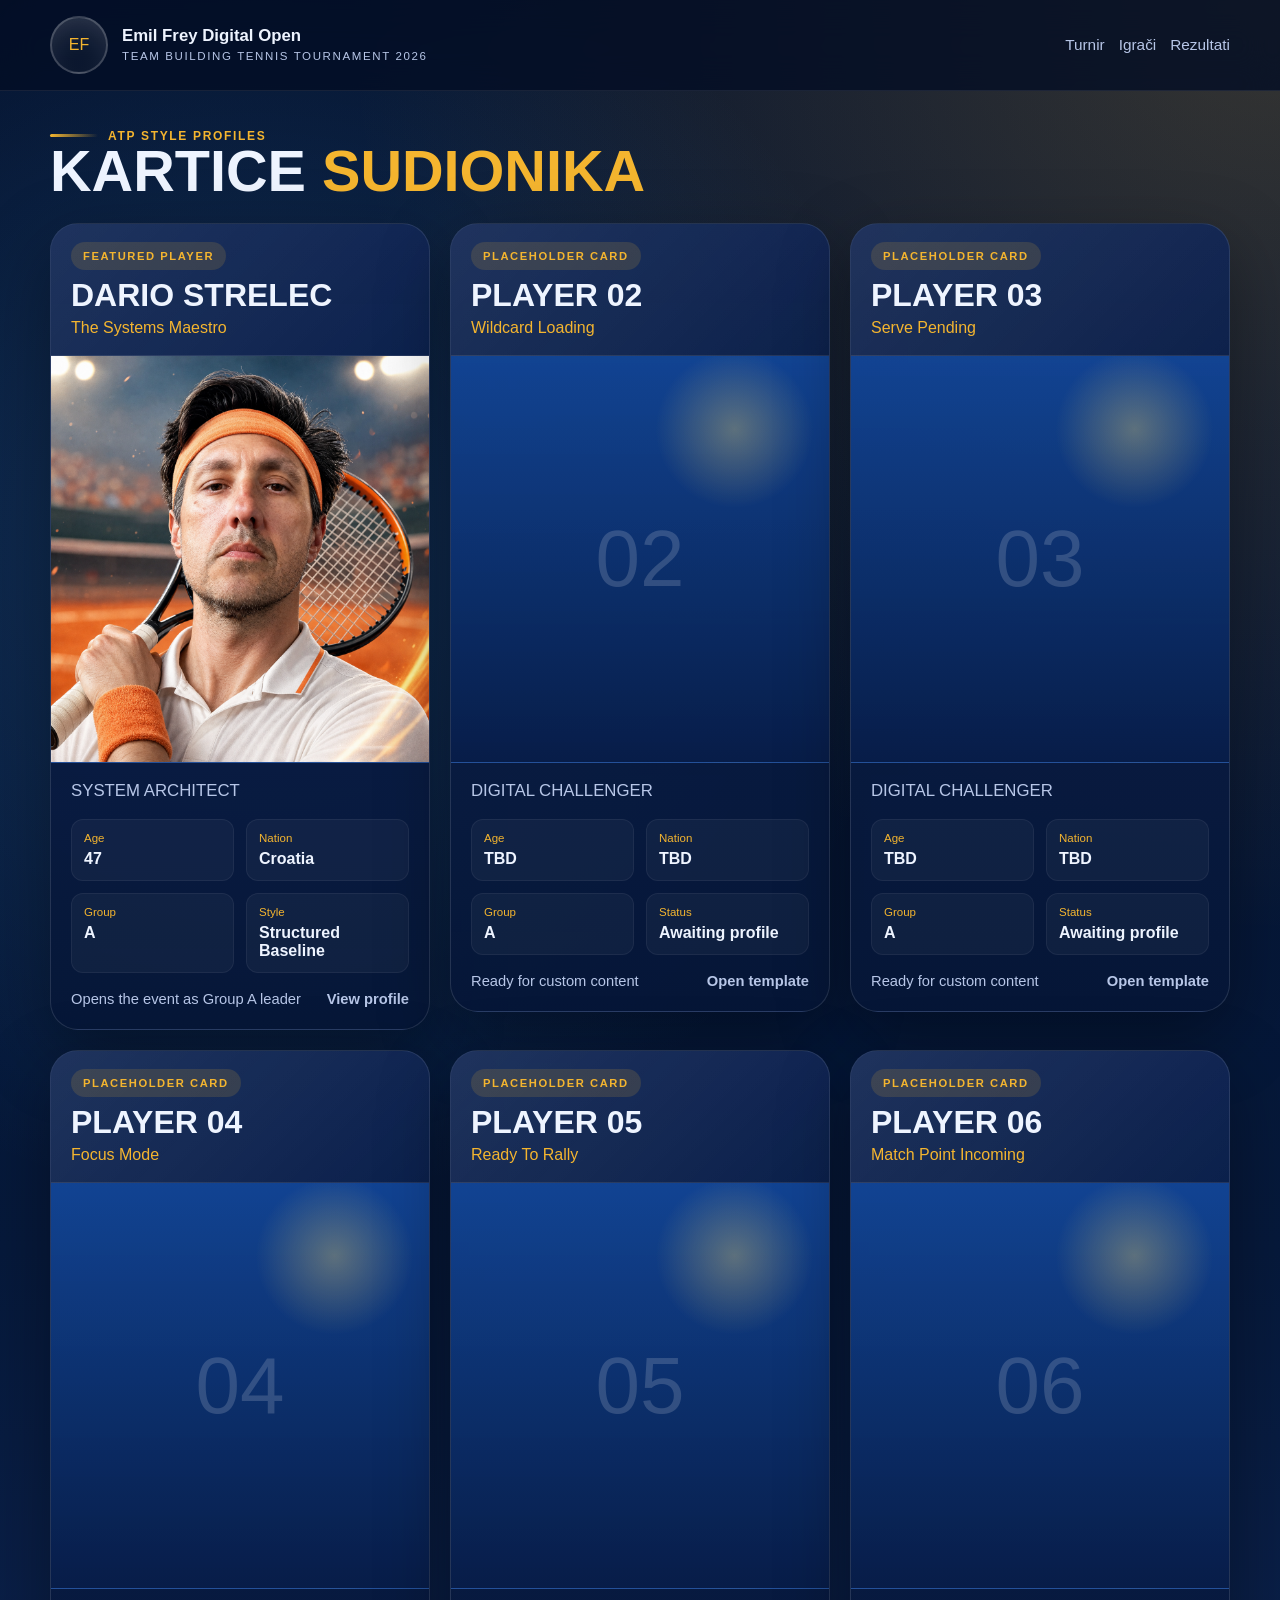
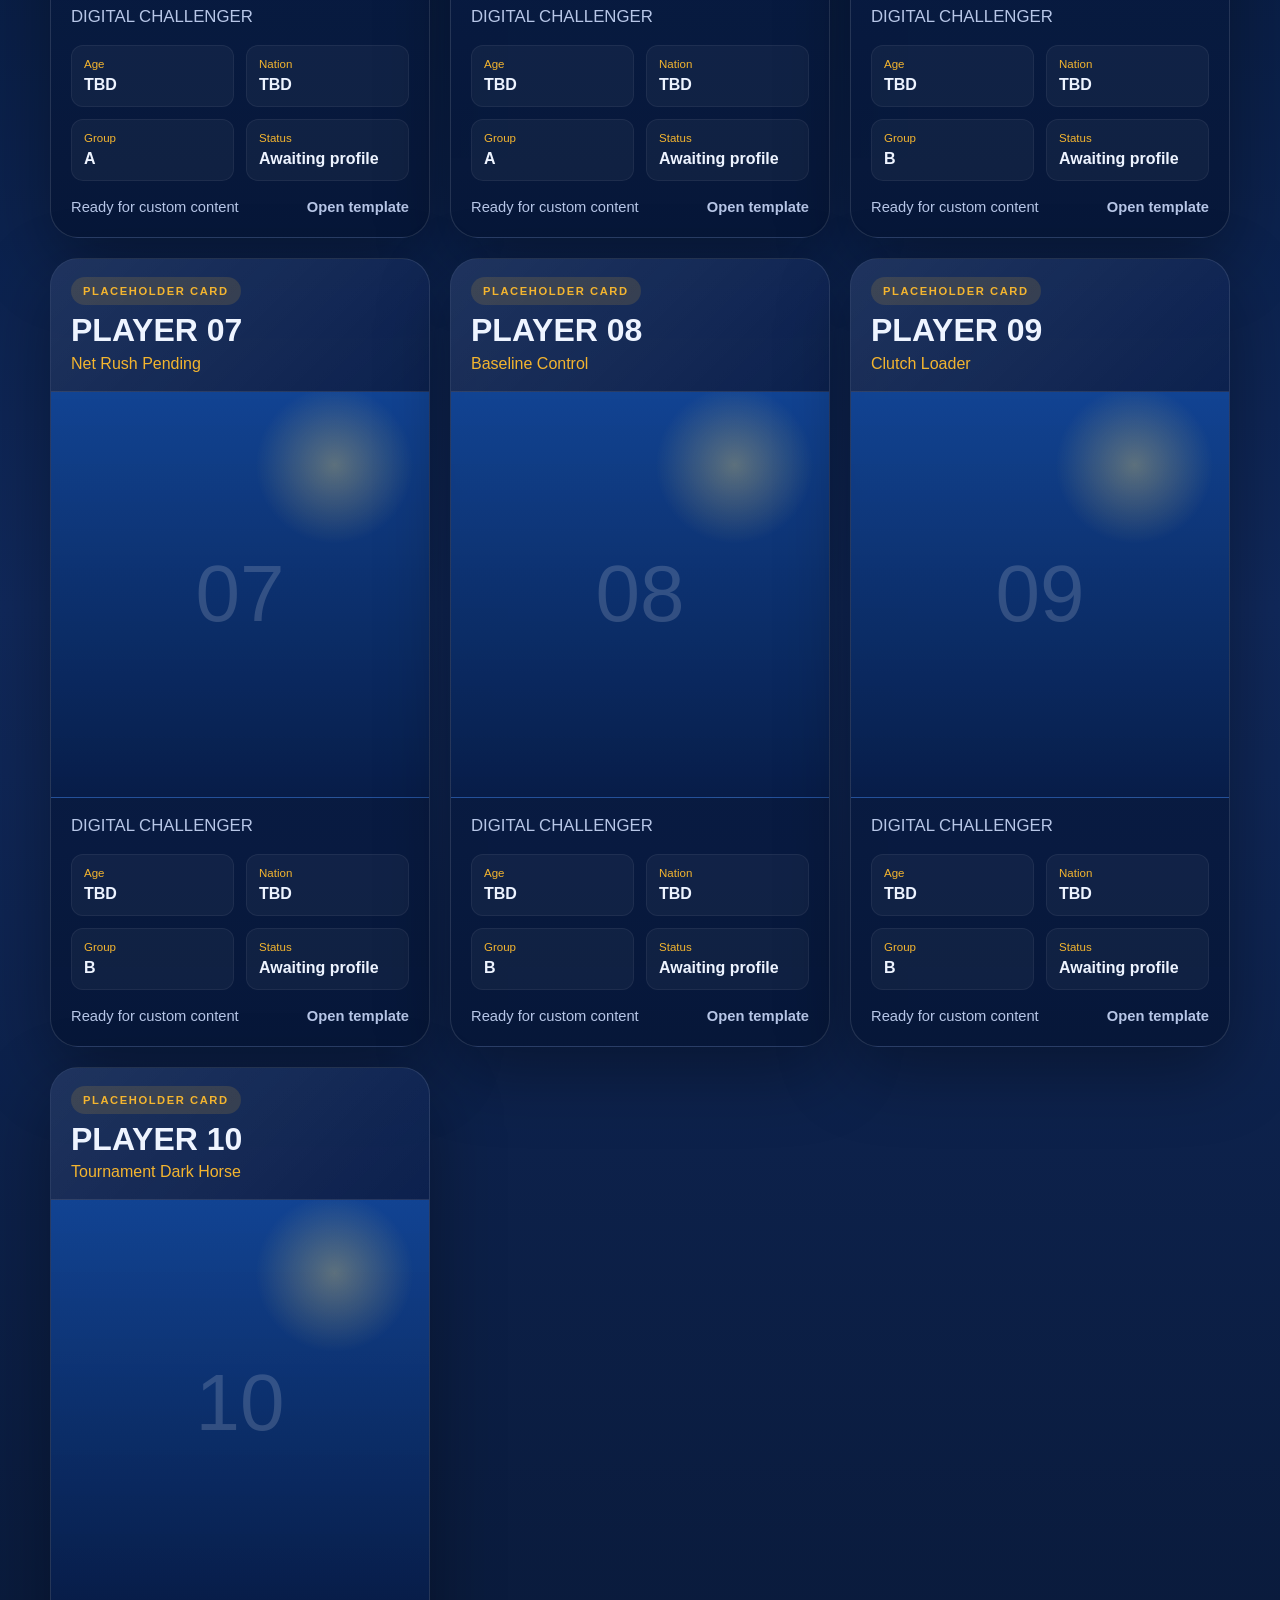
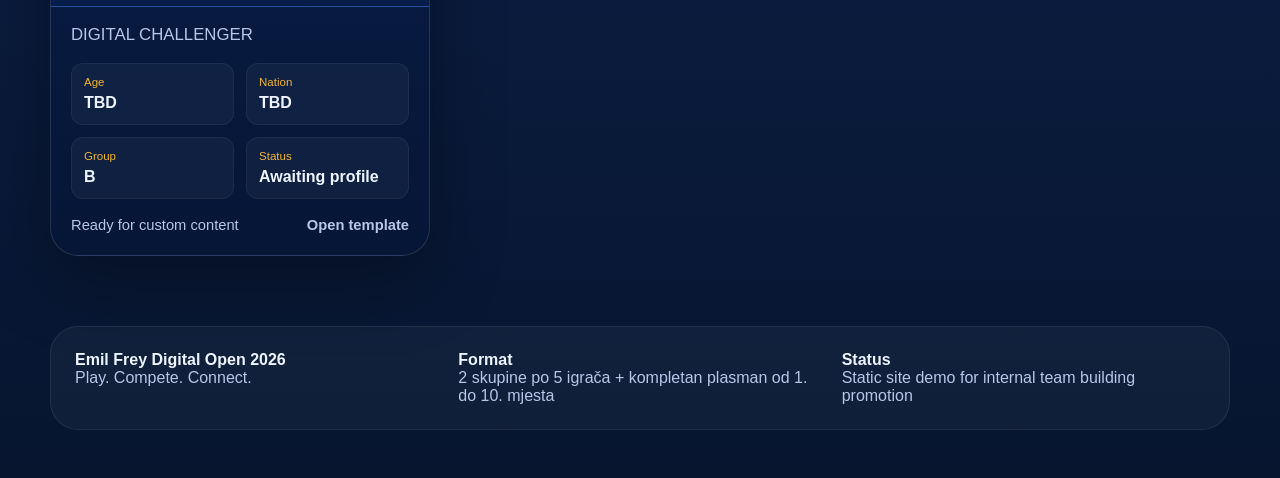
==== igraci.html @ a27c6c93 "Change profile image of Dario Strelec" ====
<!DOCTYPE html>
<html lang="hr">
<head>
  <meta charset="UTF-8">
  <meta name="viewport" content="width=device-width, initial-scale=1.0">
  <meta http-equiv="Cache-Control" content="no-cache, no-store, must-revalidate">
  <meta http-equiv="Pragma" content="no-cache">
  <meta http-equiv="Expires" content="0">
  <title>Igrači | Emil Frey Digital Open 2026</title>
  <meta name="description" content="Kartice sudionika Emil Frey Digital Open 2026 turnira.">
  <link rel="stylesheet" href="css/styles.css?v=20260505-1">
</head>
<body>
  <div class="page-shell">
    <nav class="site-nav">
      <div class="container">
        <a class="brand" href="index.html#top">
          <div class="brand-mark">EF</div>
          <div class="brand-copy">
            <strong>Emil Frey Digital Open</strong>
            <small>Team Building Tennis Tournament 2026</small>
          </div>
        </a>
        <div class="nav-links">
          <a href="index.html#turnir">Turnir</a>
          <a href="igraci.html">Igrači</a>
          <a href="rezultati.html">Rezultati</a>
        </div>
      </div>
    </nav>

    <main>
      <section class="content-section" id="igraci">
              <div class="container">
                <div class="section-head">
                  <div>
                    <span class="section-kicker">ATP Style Profiles</span>
                    <h2 class="section-title">Kartice <span class="accent">sudionika</span></h2>
                  </div>
                </div>
      
                <div class="cards-grid">
                  <a class="player-link" href="players/dario-strelec.html"><article class="player-card"><div class="player-card-header"><span class="badge">Featured Player</span><h3 class="player-name">Dario Strelec</h3><div class="player-tagline">The Systems Maestro</div></div><div class="player-headshot"><img src="assets/dario-strelec-profile.png" alt="Branded portrait ilustracija za Dario Strelec"></div><div class="player-card-body"><div class="player-role">System Architect</div><ul class="player-meta-list"><li><span>Age</span><strong>47</strong></li><li><span>Nation</span><strong>Croatia</strong></li><li><span>Group</span><strong>A</strong></li><li><span>Style</span><strong>Structured Baseline</strong></li></ul><div class="player-card-footer"><span>Opens the event as Group A leader</span><strong>View profile</strong></div></div></article></a>
                  <a class="player-link" href="players/player-02.html"><article class="player-card"><div class="player-card-header"><span class="badge">Placeholder Card</span><h3 class="player-name">Player 02</h3><div class="player-tagline">Wildcard Loading</div></div><div class="player-headshot placeholder">02</div><div class="player-card-body"><div class="player-role">Digital Challenger</div><ul class="player-meta-list"><li><span>Age</span><strong>TBD</strong></li><li><span>Nation</span><strong>TBD</strong></li><li><span>Group</span><strong>A</strong></li><li><span>Status</span><strong>Awaiting profile</strong></li></ul><div class="player-card-footer"><span>Ready for custom content</span><strong>Open template</strong></div></div></article></a>
                  <a class="player-link" href="players/player-03.html"><article class="player-card"><div class="player-card-header"><span class="badge">Placeholder Card</span><h3 class="player-name">Player 03</h3><div class="player-tagline">Serve Pending</div></div><div class="player-headshot placeholder">03</div><div class="player-card-body"><div class="player-role">Digital Challenger</div><ul class="player-meta-list"><li><span>Age</span><strong>TBD</strong></li><li><span>Nation</span><strong>TBD</strong></li><li><span>Group</span><strong>A</strong></li><li><span>Status</span><strong>Awaiting profile</strong></li></ul><div class="player-card-footer"><span>Ready for custom content</span><strong>Open template</strong></div></div></article></a>
                  <a class="player-link" href="players/player-04.html"><article class="player-card"><div class="player-card-header"><span class="badge">Placeholder Card</span><h3 class="player-name">Player 04</h3><div class="player-tagline">Focus Mode</div></div><div class="player-headshot placeholder">04</div><div class="player-card-body"><div class="player-role">Digital Challenger</div><ul class="player-meta-list"><li><span>Age</span><strong>TBD</strong></li><li><span>Nation</span><strong>TBD</strong></li><li><span>Group</span><strong>A</strong></li><li><span>Status</span><strong>Awaiting profile</strong></li></ul><div class="player-card-footer"><span>Ready for custom content</span><strong>Open template</strong></div></div></article></a>
                  <a class="player-link" href="players/player-05.html"><article class="player-card"><div class="player-card-header"><span class="badge">Placeholder Card</span><h3 class="player-name">Player 05</h3><div class="player-tagline">Ready To Rally</div></div><div class="player-headshot placeholder">05</div><div class="player-card-body"><div class="player-role">Digital Challenger</div><ul class="player-meta-list"><li><span>Age</span><strong>TBD</strong></li><li><span>Nation</span><strong>TBD</strong></li><li><span>Group</span><strong>A</strong></li><li><span>Status</span><strong>Awaiting profile</strong></li></ul><div class="player-card-footer"><span>Ready for custom content</span><strong>Open template</strong></div></div></article></a>
                  <a class="player-link" href="players/player-06.html"><article class="player-card"><div class="player-card-header"><span class="badge">Placeholder Card</span><h3 class="player-name">Player 06</h3><div class="player-tagline">Match Point Incoming</div></div><div class="player-headshot placeholder">06</div><div class="player-card-body"><div class="player-role">Digital Challenger</div><ul class="player-meta-list"><li><span>Age</span><strong>TBD</strong></li><li><span>Nation</span><strong>TBD</strong></li><li><span>Group</span><strong>B</strong></li><li><span>Status</span><strong>Awaiting profile</strong></li></ul><div class="player-card-footer"><span>Ready for custom content</span><strong>Open template</strong></div></div></article></a>
                  <a class="player-link" href="players/player-07.html"><article class="player-card"><div class="player-card-header"><span class="badge">Placeholder Card</span><h3 class="player-name">Player 07</h3><div class="player-tagline">Net Rush Pending</div></div><div class="player-headshot placeholder">07</div><div class="player-card-body"><div class="player-role">Digital Challenger</div><ul class="player-meta-list"><li><span>Age</span><strong>TBD</strong></li><li><span>Nation</span><strong>TBD</strong></li><li><span>Group</span><strong>B</strong></li><li><span>Status</span><strong>Awaiting profile</strong></li></ul><div class="player-card-footer"><span>Ready for custom content</span><strong>Open template</strong></div></div></article></a>
                  <a class="player-link" href="players/player-08.html"><article class="player-card"><div class="player-card-header"><span class="badge">Placeholder Card</span><h3 class="player-name">Player 08</h3><div class="player-tagline">Baseline Control</div></div><div class="player-headshot placeholder">08</div><div class="player-card-body"><div class="player-role">Digital Challenger</div><ul class="player-meta-list"><li><span>Age</span><strong>TBD</strong></li><li><span>Nation</span><strong>TBD</strong></li><li><span>Group</span><strong>B</strong></li><li><span>Status</span><strong>Awaiting profile</strong></li></ul><div class="player-card-footer"><span>Ready for custom content</span><strong>Open template</strong></div></div></article></a>
                  <a class="player-link" href="players/player-09.html"><article class="player-card"><div class="player-card-header"><span class="badge">Placeholder Card</span><h3 class="player-name">Player 09</h3><div class="player-tagline">Clutch Loader</div></div><div class="player-headshot placeholder">09</div><div class="player-card-body"><div class="player-role">Digital Challenger</div><ul class="player-meta-list"><li><span>Age</span><strong>TBD</strong></li><li><span>Nation</span><strong>TBD</strong></li><li><span>Group</span><strong>B</strong></li><li><span>Status</span><strong>Awaiting profile</strong></li></ul><div class="player-card-footer"><span>Ready for custom content</span><strong>Open template</strong></div></div></article></a>
                  <a class="player-link" href="players/player-10.html"><article class="player-card"><div class="player-card-header"><span class="badge">Placeholder Card</span><h3 class="player-name">Player 10</h3><div class="player-tagline">Tournament Dark Horse</div></div><div class="player-headshot placeholder">10</div><div class="player-card-body"><div class="player-role">Digital Challenger</div><ul class="player-meta-list"><li><span>Age</span><strong>TBD</strong></li><li><span>Nation</span><strong>TBD</strong></li><li><span>Group</span><strong>B</strong></li><li><span>Status</span><strong>Awaiting profile</strong></li></ul><div class="player-card-footer"><span>Ready for custom content</span><strong>Open template</strong></div></div></article></a>
                </div>
              </div>
            </section>
    </main>

    <footer class="site-footer">
      <div class="container footer-grid">
        <div>
          <strong>Emil Frey Digital Open 2026</strong>
          <span>Play. Compete. Connect.</span>
        </div>
        <div>
          <strong>Format</strong>
          <span>2 skupine po 5 igrača + kompletan plasman od 1. do 10. mjesta</span>
        </div>
        <div>
          <strong>Status</strong>
          <span>Static site demo for internal team building promotion</span>
        </div>
      </div>
    </footer>
  </div>
</body>
</html>
---- css/styles.css ----
:root {
  --bg: #04122e;
  --bg-deep: #071b44;
  --panel: rgba(7, 24, 60, 0.8);
  --panel-solid: #0c214f;
  --line: rgba(255, 255, 255, 0.12);
  --text: #eef4ff;
  --muted: #b7c6e7;
  --gold: #f4b52f;
  --gold-strong: #ffcb51;
  --cyan: #56bfff;
  --orange: #d97425;
  --green: #7ddc74;
  --shadow: 0 24px 70px rgba(0, 0, 0, 0.34);
  --radius-xl: 28px;
  --radius-lg: 20px;
  --radius-md: 14px;
  --display: "Arial Black", "Impact", "Haettenschweiler", sans-serif;
  --body: "Trebuchet MS", "Segoe UI", sans-serif;
}

* {
  box-sizing: border-box;
}

html {
  scroll-behavior: smooth;
  overflow-x: hidden;
}

body {
  margin: 0;
  overflow-x: hidden;
  font-family: var(--body);
  color: var(--text);
  background:
    radial-gradient(circle at top right, rgba(248, 189, 63, 0.2), transparent 24%),
    radial-gradient(circle at 20% 15%, rgba(83, 182, 255, 0.18), transparent 20%),
    linear-gradient(180deg, #04122e 0%, #06193b 34%, #10285a 60%, #07152f 100%);
}

a {
  color: inherit;
  text-decoration: none;
}

img {
  display: block;
  max-width: 100%;
}

.page-shell {
  min-height: 100vh;
  width: 100%;
  max-width: 100vw;
  overflow-x: hidden;
}

.container {
  width: min(1180px, calc(100vw - 32px));
  max-width: calc(100vw - 32px);
  margin: 0 auto;
}

.site-nav {
  position: sticky;
  top: 0;
  z-index: 30;
  backdrop-filter: blur(18px);
  background: rgba(3, 14, 36, 0.78);
  border-bottom: 1px solid rgba(255, 255, 255, 0.08);
}

.site-nav .container {
  display: flex;
  align-items: center;
  justify-content: space-between;
  gap: 20px;
  padding: 16px 0;
}

.brand {
  display: flex;
  align-items: center;
  gap: 14px;
}

.brand-mark {
  width: 58px;
  height: 58px;
  border-radius: 50%;
  border: 2px solid rgba(255, 255, 255, 0.22);
  display: grid;
  place-items: center;
  font-family: var(--display);
  color: var(--gold);
  background: linear-gradient(180deg, rgba(255,255,255,0.1), rgba(255,255,255,0));
  box-shadow: inset 0 0 24px rgba(255,255,255,0.08);
}

.brand-copy small,
.section-kicker,
.meta-label,
.badge,
.input-label,
.stat-label,
.draw-label {
  letter-spacing: 0.14em;
  text-transform: uppercase;
}

.brand-copy strong {
  display: block;
  font-family: var(--display);
  font-size: 1.05rem;
}

.brand-copy small {
  color: var(--muted);
  font-size: 0.72rem;
}

.nav-links {
  display: flex;
  flex-wrap: wrap;
  gap: 14px;
  color: var(--muted);
  font-size: 0.96rem;
}

.hero {
  position: relative;
  padding: 48px 0 64px;
}

.hero::before {
  content: "";
  position: absolute;
  inset: 0;
  background:
    radial-gradient(circle at 80% 18%, rgba(255, 204, 90, 0.28), transparent 18%),
    linear-gradient(135deg, rgba(255, 255, 255, 0.04), transparent 35%);
  pointer-events: none;
}

.hero-grid {
  display: grid;
  grid-template-columns: 1.15fr 0.85fr;
  gap: 28px;
  align-items: stretch;
}

.hero-copy,
.hero-poster,
.panel,
.player-card,
.player-hero,
.match-card,
.standings-card,
.bracket-card,
.player-detail-card,
.quote-card {
  background: linear-gradient(180deg, rgba(13, 35, 82, 0.92), rgba(6, 22, 55, 0.9));
  border: 1px solid var(--line);
  border-radius: var(--radius-xl);
  box-shadow: var(--shadow);
}

.hero-copy {
  padding: 40px;
  position: relative;
  overflow: hidden;
}

.hero-copy::after {
  content: "";
  position: absolute;
  right: -80px;
  top: -70px;
  width: 220px;
  height: 220px;
  border-radius: 50%;
  background: radial-gradient(circle, rgba(245, 189, 54, 0.4), rgba(245, 189, 54, 0));
}

.section-kicker {
  display: inline-flex;
  align-items: center;
  gap: 10px;
  color: var(--gold);
  font-size: 0.75rem;
  font-weight: 700;
}

.section-kicker::before {
  content: "";
  width: 48px;
  height: 3px;
  border-radius: 999px;
  background: linear-gradient(90deg, var(--gold), rgba(255,255,255,0));
}

h1,
.hero-title,
.section-title,
.player-name,
.player-hero-name,
.player-page-title,
.stage-title {
  font-family: var(--display);
  line-height: 0.98;
  margin: 0;
  text-transform: uppercase;
}

.hero-title {
  margin-top: 18px;
  font-size: clamp(3rem, 8vw, 5.6rem);
  text-shadow: 0 6px 24px rgba(0,0,0,0.36);
}

.hero-title .accent,
.section-title .accent,
.player-hero-name .accent,
.player-page-title .accent {
  color: var(--gold);
}

.hero-copy p {
  max-width: 62ch;
  color: var(--muted);
  font-size: 1.08rem;
  line-height: 1.6;
}

.hero-meta {
  display: grid;
  grid-template-columns: repeat(3, minmax(0, 1fr));
  gap: 16px;
  margin: 28px 0;
}

.meta-card {
  padding: 16px;
  border-radius: var(--radius-md);
  background: rgba(255,255,255,0.06);
  border: 1px solid rgba(255,255,255,0.08);
}

.meta-label {
  display: block;
  color: var(--gold);
  font-size: 0.72rem;
  margin-bottom: 6px;
}

.meta-card strong {
  display: block;
  font-size: 1.08rem;
}

.meta-card span {
  display: block;
  color: var(--muted);
  margin-top: 4px;
}

.hero-actions {
  display: flex;
  flex-wrap: wrap;
  gap: 14px;
}

.button,
.ghost-button,
.save-button,
.reset-button {
  border: 0;
  border-radius: 999px;
  padding: 14px 22px;
  font-family: var(--body);
  font-weight: 700;
  cursor: pointer;
  transition: transform 0.18s ease, box-shadow 0.18s ease, background 0.18s ease;
}

.button,
.save-button {
  color: #09162f;
  background: linear-gradient(135deg, #ffda73, #f0a81b);
  box-shadow: 0 14px 32px rgba(244, 181, 47, 0.32);
}

.ghost-button,
.reset-button {
  color: var(--text);
  background: rgba(255,255,255,0.08);
  border: 1px solid rgba(255,255,255,0.1);
}

.button:hover,
.ghost-button:hover,
.save-button:hover,
.reset-button:hover,
.player-card:hover,
.player-link:hover {
  transform: translateY(-2px);
}

.hero-poster {
  position: relative;
  overflow: hidden;
  min-height: 100%;
}

.poster-frame {
  position: relative;
  display: flex;
  flex-direction: column;
  min-height: 100%;
  padding: 34px 30px;
  background:
    linear-gradient(180deg, rgba(2, 9, 24, 0.32), rgba(2, 9, 24, 0.06)),
    radial-gradient(circle at 22% 80%, rgba(220, 116, 37, 0.4), transparent 24%),
    linear-gradient(180deg, #08142f 0%, #12336c 42%, #1d4f8f 62%, #7a421d 100%);
}

.poster-frame::before {
  content: "";
  position: absolute;
  inset: 0;
  background:
    linear-gradient(180deg, rgba(255,255,255,0.08), transparent 25%),
    radial-gradient(circle at 76% 18%, rgba(255, 229, 142, 0.34), transparent 16%),
    radial-gradient(circle at 50% 102%, rgba(255, 154, 68, 0.6), transparent 30%);
  pointer-events: none;
}

.poster-head {
  position: relative;
  display: flex;
  align-items: center;
  justify-content: space-between;
  gap: 16px;
}

.poster-logo {
  display: inline-flex;
  align-items: center;
  gap: 14px;
}

.poster-logo .brand-mark {
  width: 68px;
  height: 68px;
}

.poster-tag {
  color: var(--muted);
  font-size: 0.95rem;
}

.poster-title {
  position: relative;
  margin: 34px 0 18px;
  font-family: var(--display);
  font-size: clamp(3rem, 7vw, 5rem);
  line-height: 0.92;
  text-transform: uppercase;
  text-shadow: 0 8px 30px rgba(0,0,0,0.4);
}

.poster-title span {
  display: block;
}

.poster-title .gold {
  color: var(--gold);
}

.poster-subtitle {
  position: relative;
  font-size: 1.1rem;
  letter-spacing: 0.09em;
  text-transform: uppercase;
}

.poster-info {
  position: relative;
  display: grid;
  gap: 12px;
  margin: 28px 0;
  max-width: 320px;
}

.poster-info-item {
  padding: 12px 14px;
  background: rgba(4, 17, 42, 0.56);
  border-radius: var(--radius-md);
  border: 1px solid rgba(255,255,255,0.08);
}

.poster-format {
  position: relative;
  margin-top: 26px;
  padding: 18px 18px 20px;
  max-width: 330px;
  background: rgba(7, 24, 61, 0.82);
  border-radius: 18px;
  border: 1px solid rgba(244, 181, 47, 0.25);
}

.poster-format h3,
.panel h3,
.stage-title {
  margin: 0 0 12px;
  font-family: var(--display);
  text-transform: uppercase;
  letter-spacing: 0.03em;
}

.poster-format ul,
.player-meta-list,
.player-attributes,
.rules-list,
.feature-list,
.player-style-list {
  margin: 0;
  padding: 0;
  list-style: none;
}

.poster-format li,
.rules-list li,
.feature-list li,
.player-style-list li {
  display: flex;
  gap: 10px;
  align-items: flex-start;
  margin-top: 9px;
}

.poster-format li::before,
.rules-list li::before,
.feature-list li::before,
.player-style-list li::before {
  content: "✓";
  color: var(--gold);
  font-weight: 700;
}

.poster-cta {
  position: relative;
  z-index: 1;
  margin-top: auto;
  padding-top: 24px;
  text-align: center;
  font-family: var(--display);
  font-size: 1.9rem;
  letter-spacing: 0.05em;
  text-transform: uppercase;
}

.poster-cta .gold {
  color: var(--gold);
}

.content-section {
  padding: 32px 0;
}

.section-head {
  display: flex;
  justify-content: space-between;
  align-items: end;
  gap: 20px;
  margin-bottom: 24px;
}

.section-head p {
  max-width: 56ch;
  color: var(--muted);
  line-height: 1.5;
}

.section-title {
  font-size: clamp(2rem, 5vw, 3.6rem);
}

.panel {
  padding: 24px;
}

.schedule-grid,
.cards-grid,
.player-detail-grid,
.player-stats-grid,
.footer-grid {
  display: grid;
  gap: 20px;
}

.player-role,
.group-title,
.player-section-title {
  font-family: var(--display);
  text-transform: uppercase;
  margin: 0 0 8px;
}

.standings-note,
.group-note,
.footer-note,
.player-summary,
.player-detail-copy p,
.match-help,
.panel p {
  margin: 0;
  color: var(--muted);
  line-height: 1.55;
}

.cards-grid {
  grid-template-columns: repeat(3, minmax(0, 1fr));
}

.player-link {
  display: block;
}

.player-card {
  overflow: hidden;
  position: relative;
}

.player-card-header {
  padding: 18px 20px;
  background: linear-gradient(135deg, rgba(255,255,255,0.08), rgba(255,255,255,0));
  border-bottom: 1px solid rgba(255,255,255,0.08);
}

.player-card-body {
  padding: 18px 20px 22px;
}

.player-headshot {
  aspect-ratio: 4 / 4.3;
  background:
    radial-gradient(circle at 75% 18%, rgba(255, 221, 107, 0.32), transparent 18%),
    linear-gradient(180deg, rgba(19, 76, 164, 0.8), rgba(7, 29, 73, 0.92));
  overflow: hidden;
  border-bottom: 1px solid rgba(255,255,255,0.08);
}

.player-headshot img,
.player-hero-visual img {
  width: 100%;
  height: 100%;
  object-fit: cover;
}

.player-headshot.placeholder {
  display: grid;
  place-items: center;
  font-family: var(--display);
  font-size: 5rem;
  color: rgba(255,255,255,0.16);
}

.badge {
  display: inline-flex;
  align-items: center;
  gap: 8px;
  padding: 8px 12px;
  border-radius: 999px;
  background: rgba(244, 181, 47, 0.14);
  color: var(--gold);
  font-size: 0.7rem;
  font-weight: 700;
}

.player-name {
  margin-top: 10px;
  font-size: 2rem;
}

.player-tagline {
  margin-top: 8px;
  color: var(--gold);
  font-family: var(--display);
  font-size: 1rem;
}

.player-role {
  font-size: 1.05rem;
  color: var(--muted);
}

.player-meta-list {
  display: grid;
  grid-template-columns: repeat(2, minmax(0, 1fr));
  gap: 12px;
  margin: 18px 0;
}

.player-meta-list li {
  padding: 12px;
  border-radius: 12px;
  background: rgba(255,255,255,0.04);
  border: 1px solid rgba(255,255,255,0.06);
}

.player-meta-list span,
.player-attributes strong,
.stat-value,
.match-card strong,
.placement-card strong,
.qualifier-name,
.footer-grid strong {
  display: block;
}

.player-meta-list span:first-child,
.mini-label,
.stat-label,
.qualifier-label {
  color: var(--gold);
  font-size: 0.72rem;
  margin-bottom: 6px;
}

.player-card-footer {
  display: flex;
  justify-content: space-between;
  align-items: center;
  gap: 12px;
  color: var(--muted);
  font-size: 0.92rem;
}

.schedule-grid {
  grid-template-columns: 1.1fr 0.9fr;
  align-items: start;
}

.groups-grid,
.bracket-grid,
.placement-grid,
.qualifiers-grid {
  display: grid;
  gap: 18px;
}

.groups-grid {
  grid-template-columns: repeat(2, minmax(0, 1fr));
}

.group-box {
  padding: 18px;
  border-radius: 18px;
  background: rgba(255,255,255,0.04);
  border: 1px solid rgba(255,255,255,0.08);
}

.group-title {
  font-size: 1.3rem;
}

.group-list {
  margin: 14px 0 0;
  padding-left: 18px;
  color: var(--muted);
  line-height: 1.7;
}

.results-grid {
  display: grid;
  gap: 22px;
  min-width: 0;
}

.results-entry,
.match-help,
.match-list,
.match-round,
.match-round-head,
.match-round-grid,
.match-card,
.match-head,
.match-score-grid,
.match-score-control,
.match-status {
  display: block;
  max-width: 100%;
  min-width: 0;
}

.results-entry > h3 {
  margin: 0 0 10px;
  font-family: var(--display);
  font-size: 1.45rem;
  text-transform: uppercase;
  overflow-wrap: anywhere;
}

.match-list {
  display: grid;
  gap: 16px;
  margin-top: 18px;
}

.match-round-head {
  display: flex;
  justify-content: space-between;
  gap: 16px;
  align-items: end;
  margin-bottom: 16px;
}

.match-round-head p {
  margin: 0;
  color: var(--muted);
  overflow-wrap: anywhere;
}

.match-round {
  padding: 20px;
  border-radius: 18px;
  background: rgba(3, 13, 32, 0.34);
  border: 1px solid rgba(255,255,255,0.08);
}

.match-round-title {
  margin: 0;
  color: var(--gold);
  font-family: var(--display);
  font-size: 1.35rem;
  letter-spacing: 0.04em;
  text-transform: uppercase;
  overflow-wrap: anywhere;
}

.match-round-grid {
  display: grid;
  grid-template-columns: repeat(2, minmax(0, 1fr));
  gap: 14px;
}

.match-card {
  padding: 14px;
  border-radius: 14px;
  background: rgba(255,255,255,0.035);
  border: 1px solid rgba(255,255,255,0.08);
}

.match-head {
  display: flex;
  justify-content: space-between;
  gap: 12px;
  align-items: center;
  margin-bottom: 12px;
}

.match-head strong {
  min-width: 0;
  font-size: 1rem;
  text-align: right;
  overflow-wrap: anywhere;
}

.match-score-grid {
  display: grid;
  grid-template-columns: repeat(2, minmax(0, 1fr)) minmax(150px, 0.7fr);
  gap: 12px;
  align-items: end;
}

.match-score-control select {
  display: block;
  width: 100%;
  inline-size: 100%;
  max-width: 100%;
  max-inline-size: 100%;
  min-width: 0;
  appearance: none;
  border: 1px solid rgba(255,255,255,0.12);
  border-radius: 12px;
  padding: 12px 14px;
  background: rgba(2, 10, 24, 0.72);
  color: var(--text);
  font: inherit;
}

.match-status {
  padding: 12px 14px;
  border-radius: 12px;
  background: rgba(255,255,255,0.05);
  border: 1px solid rgba(255,255,255,0.08);
}

.score-entry {
  display: grid;
  grid-template-columns: minmax(0, 1fr) 120px 120px;
  gap: 12px;
  align-items: end;
}

.placement-score {
  grid-template-columns: minmax(0, 1fr) minmax(0, 1fr) 180px;
}

.player-pill {
  padding: 12px 14px;
  border-radius: 12px;
  background: rgba(255,255,255,0.05);
  border: 1px solid rgba(255,255,255,0.08);
}

.input-label {
  display: block;
  color: var(--muted);
  font-size: 0.7rem;
  margin-bottom: 8px;
}

.score-entry select,
.score-entry input {
  width: 100%;
  appearance: none;
  border: 1px solid rgba(255,255,255,0.12);
  border-radius: 12px;
  padding: 12px 14px;
  background: rgba(2, 10, 24, 0.72);
  color: var(--text);
  font: inherit;
}

.form-actions {
  display: flex;
  flex-wrap: wrap;
  gap: 12px;
  justify-content: flex-end;
}

.standings-wrap {
  display: grid;
  gap: 20px;
}

.standings-card,
.bracket-card {
  padding: 20px;
}

.standings-table {
  width: 100%;
  table-layout: fixed;
  border-collapse: collapse;
  border-spacing: 0;
  overflow: hidden;
  border-radius: 16px;
  background: rgba(255,255,255,0.03);
}

.standings-table th,
.standings-table td {
  text-align: left;
  vertical-align: middle;
  white-space: nowrap;
  padding: 14px 12px;
  border-bottom: 1px solid rgba(255,255,255,0.08);
}

.standings-table th {
  color: var(--gold);
  font-size: 0.78rem;
  letter-spacing: 0.08em;
  text-transform: uppercase;
  background: rgba(255,255,255,0.04);
}

.standings-table th:first-child,
.standings-table td:first-child {
  width: 56px;
  text-align: center;
}

.standings-table th:nth-child(2),
.standings-table td:nth-child(2) {
  width: auto;
}

.standings-table th:not(:nth-child(2)),
.standings-table td:not(:nth-child(2)):not(:first-child) {
  width: 72px;
  text-align: center;
}

.standings-table tbody tr:hover {
  background: rgba(255,255,255,0.04);
}

.standings-table tbody tr:first-child td {
  color: #fff7d2;
}

.standings-table tbody td:nth-child(2) {
  font-weight: 700;
  color: var(--text);
}

.standings-note {
  margin-top: 14px;
}

.standings-card {
  overflow-x: auto;
}

.qualifier-card,
.placement-card {
  padding: 16px;
  border-radius: 16px;
  background: rgba(255,255,255,0.04);
  border: 1px solid rgba(255,255,255,0.08);
}

.qualifier-name {
  font-family: var(--display);
  font-size: 1.1rem;
}

.bracket-grid,
.placement-grid,
.qualifiers-grid {
  grid-template-columns: 1fr;
}

.draw-label {
  color: var(--gold);
  font-size: 0.72rem;
}

.draw-matchup {
  margin-top: 6px;
  font-family: var(--display);
  font-size: 1.3rem;
}

.player-page {
  padding: 40px 0 56px;
}

.player-hero {
  overflow: hidden;
}

.player-hero-grid {
  display: grid;
  grid-template-columns: 360px minmax(0, 1fr);
  gap: 0;
}

.player-hero-visual {
  min-height: 100%;
  background:
    radial-gradient(circle at 78% 18%, rgba(255, 229, 142, 0.34), transparent 16%),
    linear-gradient(180deg, #11326a 0%, #0b1f4b 42%, #5a2c1b 100%);
  border-right: 1px solid rgba(255,255,255,0.08);
}

.player-hero-content {
  padding: 32px;
}

.player-hero-name {
  font-size: clamp(2.8rem, 7vw, 4.8rem);
}

.player-hero-tag {
  margin-top: 10px;
  color: var(--gold);
  font-family: var(--display);
  font-size: 1.4rem;
}

.player-attributes {
  display: grid;
  grid-template-columns: repeat(3, minmax(0, 1fr));
  gap: 12px;
  margin: 28px 0;
}

.player-attributes li,
.stat-card {
  padding: 14px;
  border-radius: 14px;
  background: rgba(255,255,255,0.05);
  border: 1px solid rgba(255,255,255,0.08);
}

.player-detail-grid {
  margin-top: 24px;
  grid-template-columns: 1.2fr 0.8fr;
}

.player-detail-card,
.quote-card {
  padding: 24px;
}

.player-section-title {
  font-size: 1.2rem;
}

.player-detail-copy {
  display: grid;
  gap: 18px;
}

.player-style-list li::before {
  color: var(--cyan);
}

.player-stats-grid {
  grid-template-columns: repeat(2, minmax(0, 1fr));
  margin-top: 18px;
}

.stat-card {
  text-align: center;
}

.stat-value {
  font-family: var(--display);
  font-size: 2rem;
}

.quote-card {
  font-family: var(--display);
  font-size: 1.7rem;
  line-height: 1.2;
  color: var(--gold-strong);
}

.player-footer-link {
  display: inline-flex;
  align-items: center;
  gap: 10px;
  margin-top: 22px;
  color: var(--muted);
}

.site-footer {
  padding: 38px 0 48px;
}

.footer-grid {
  grid-template-columns: repeat(3, minmax(0, 1fr));
  padding: 24px;
  border-radius: var(--radius-xl);
  background: rgba(255,255,255,0.04);
  border: 1px solid rgba(255,255,255,0.08);
}

.footer-grid span {
  color: var(--muted);
}

@media (max-width: 1040px) {
  .hero-grid,
  .schedule-grid,
  .player-detail-grid,
  .player-hero-grid,
  .cards-grid,
  .groups-grid,
  .footer-grid {
    grid-template-columns: 1fr;
  }

  .player-hero-visual {
    border-right: 0;
    border-bottom: 1px solid rgba(255,255,255,0.08);
  }
}

@media (max-width: 760px) {
  #rezultati .container {
    width: 100%;
    max-width: 100%;
    padding-inline: 12px;
    overflow: hidden;
  }

  #rezultati .results-grid,
  #rezultati .results-entry,
  #rezultati .match-list,
  #rezultati .match-round,
  #rezultati .match-round-grid,
  #rezultati .match-card,
  #rezultati .match-score-grid,
  #rezultati .match-score-control,
  #rezultati .match-status,
  #rezultati .standings-wrap,
  #rezultati .standings-card,
  #rezultati .bracket-card {
    width: 100%;
    max-width: 100%;
    min-width: 0;
    overflow: hidden;
  }

  .site-nav .container,
  .section-head,
  .match-head,
  .player-card-footer,
  .match-round-head {
    flex-direction: column;
    align-items: flex-start;
  }

  .hero-copy,
  .panel,
  .player-detail-card,
  .quote-card,
  .standings-card,
  .bracket-card,
  .match-card,
  .player-hero-content {
    padding: 20px;
  }

  .hero-meta,
  .player-attributes,
  .player-meta-list,
  .player-stats-grid {
    grid-template-columns: 1fr;
  }

  .score-entry,
  .match-score-grid {
    grid-template-columns: 1fr;
  }

  .match-round-grid {
    grid-template-columns: 1fr;
  }

  .standings-table {
    min-width: 0;
  }

  .hero-title,
  .poster-title,
  .player-hero-name,
  .section-title {
    word-break: break-word;
  }

  .poster-cta {
    position: static;
    margin-top: 28px;
    text-align: left;
  }
}

@media (max-width: 480px) {
  #rezultati .container {
    width: 100%;
    max-width: 100%;
    padding-inline: 10px;
  }

  .container {
    width: calc(100vw - 20px);
    max-width: calc(100vw - 20px);
  }

  .content-section {
    padding: 24px 0;
  }

  .panel,
  .match-round,
  .match-card,
  .standings-card,
  .bracket-card,
  .placement-card,
  .qualifier-card {
    padding: 14px;
    border-radius: 14px;
  }

  .match-round-head {
    gap: 10px;
  }

  .match-round-head p {
    font-size: 0.95rem;
  }

  .results-entry > h3 {
    font-size: 1.2rem;
    line-height: 1.15;
  }

  .match-help {
    max-width: 100%;
    overflow-wrap: anywhere;
  }

  .match-round-title {
    font-size: 1.15rem;
    line-height: 1.15;
  }

  .match-card {
    max-width: 100%;
    overflow: hidden;
  }

  .match-head strong {
    text-align: left;
  }

  .score-entry,
  .placement-score,
  .match-score-grid {
    gap: 10px;
  }

  .match-round-grid,
  .match-score-grid {
    display: block;
  }

  .match-card + .match-card,
  .match-score-control + .match-score-control,
  .match-score-control + .match-status {
    margin-top: 12px;
  }

  .score-entry select,
  .score-entry input,
  .match-score-control select,
  .player-pill {
    box-sizing: border-box;
    width: 100%;
    inline-size: 100%;
    max-width: 100%;
    max-inline-size: 100%;
    min-width: 0;
  }
}
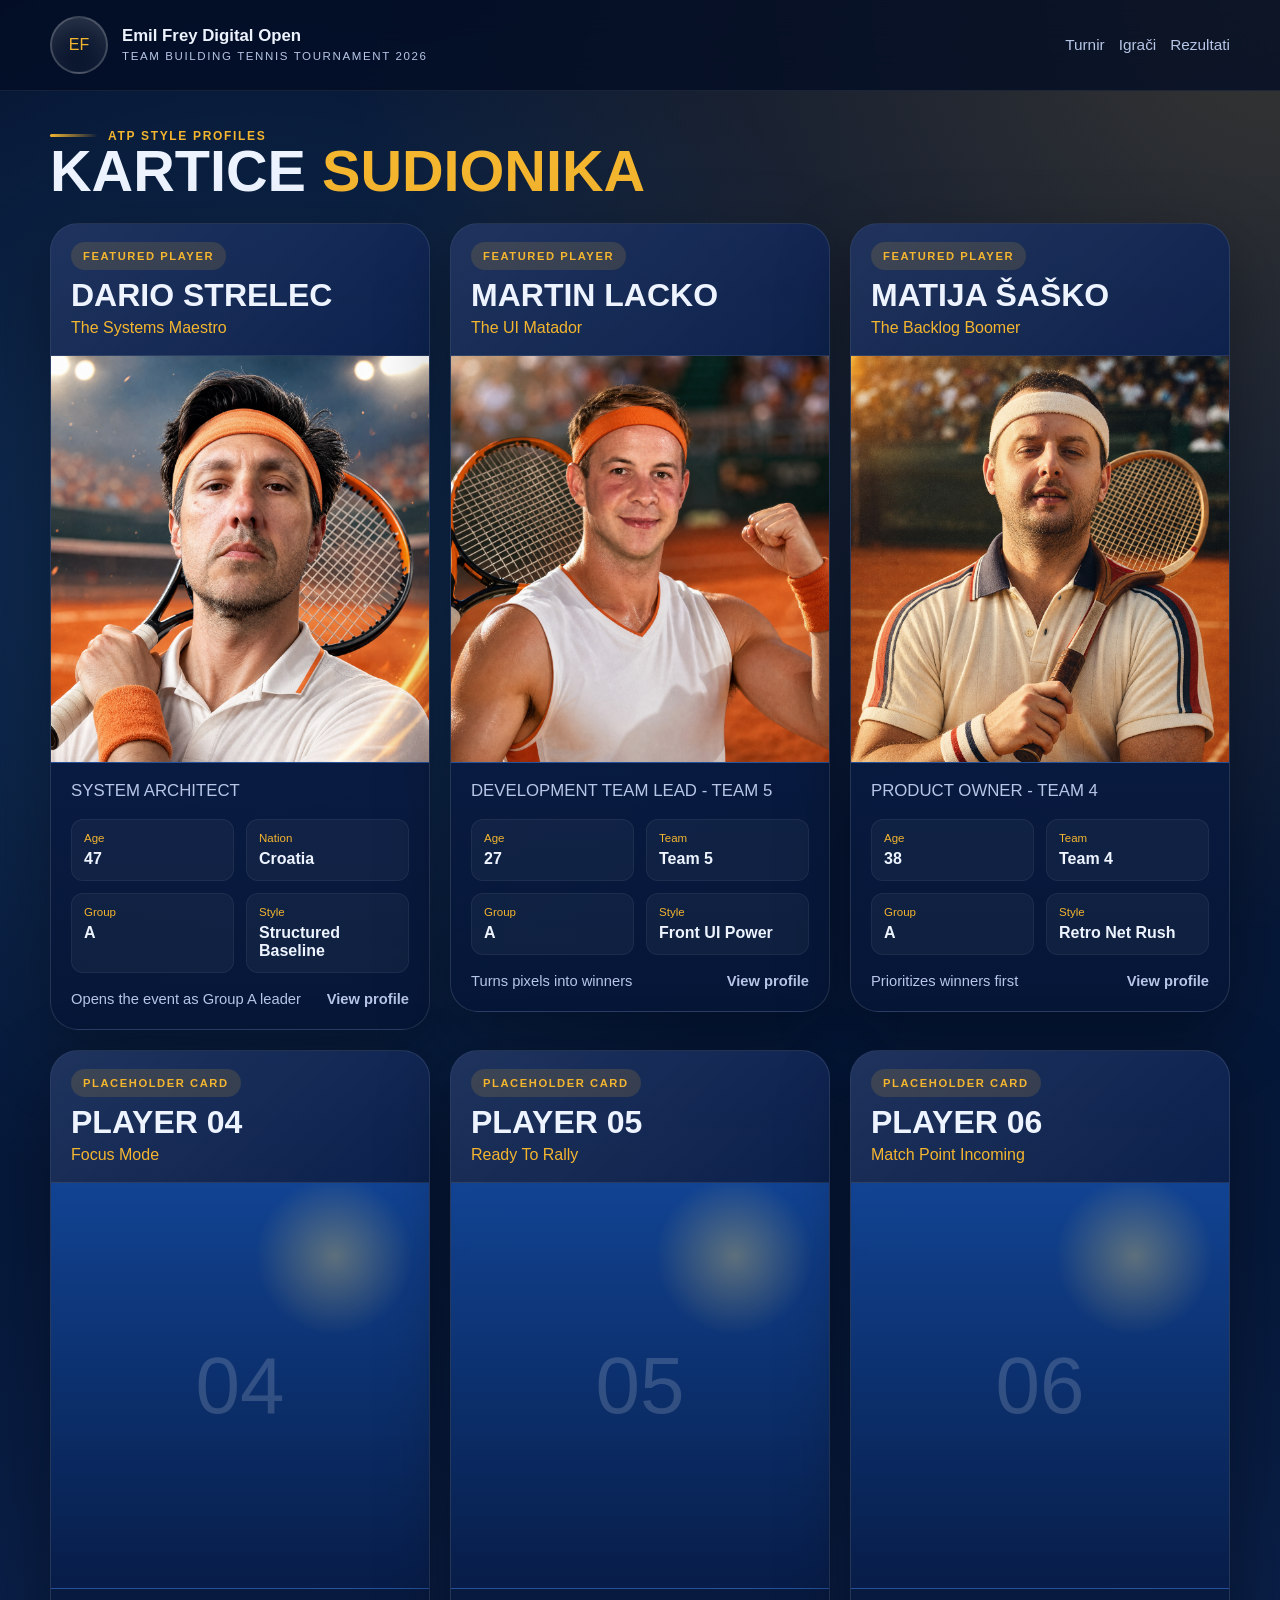
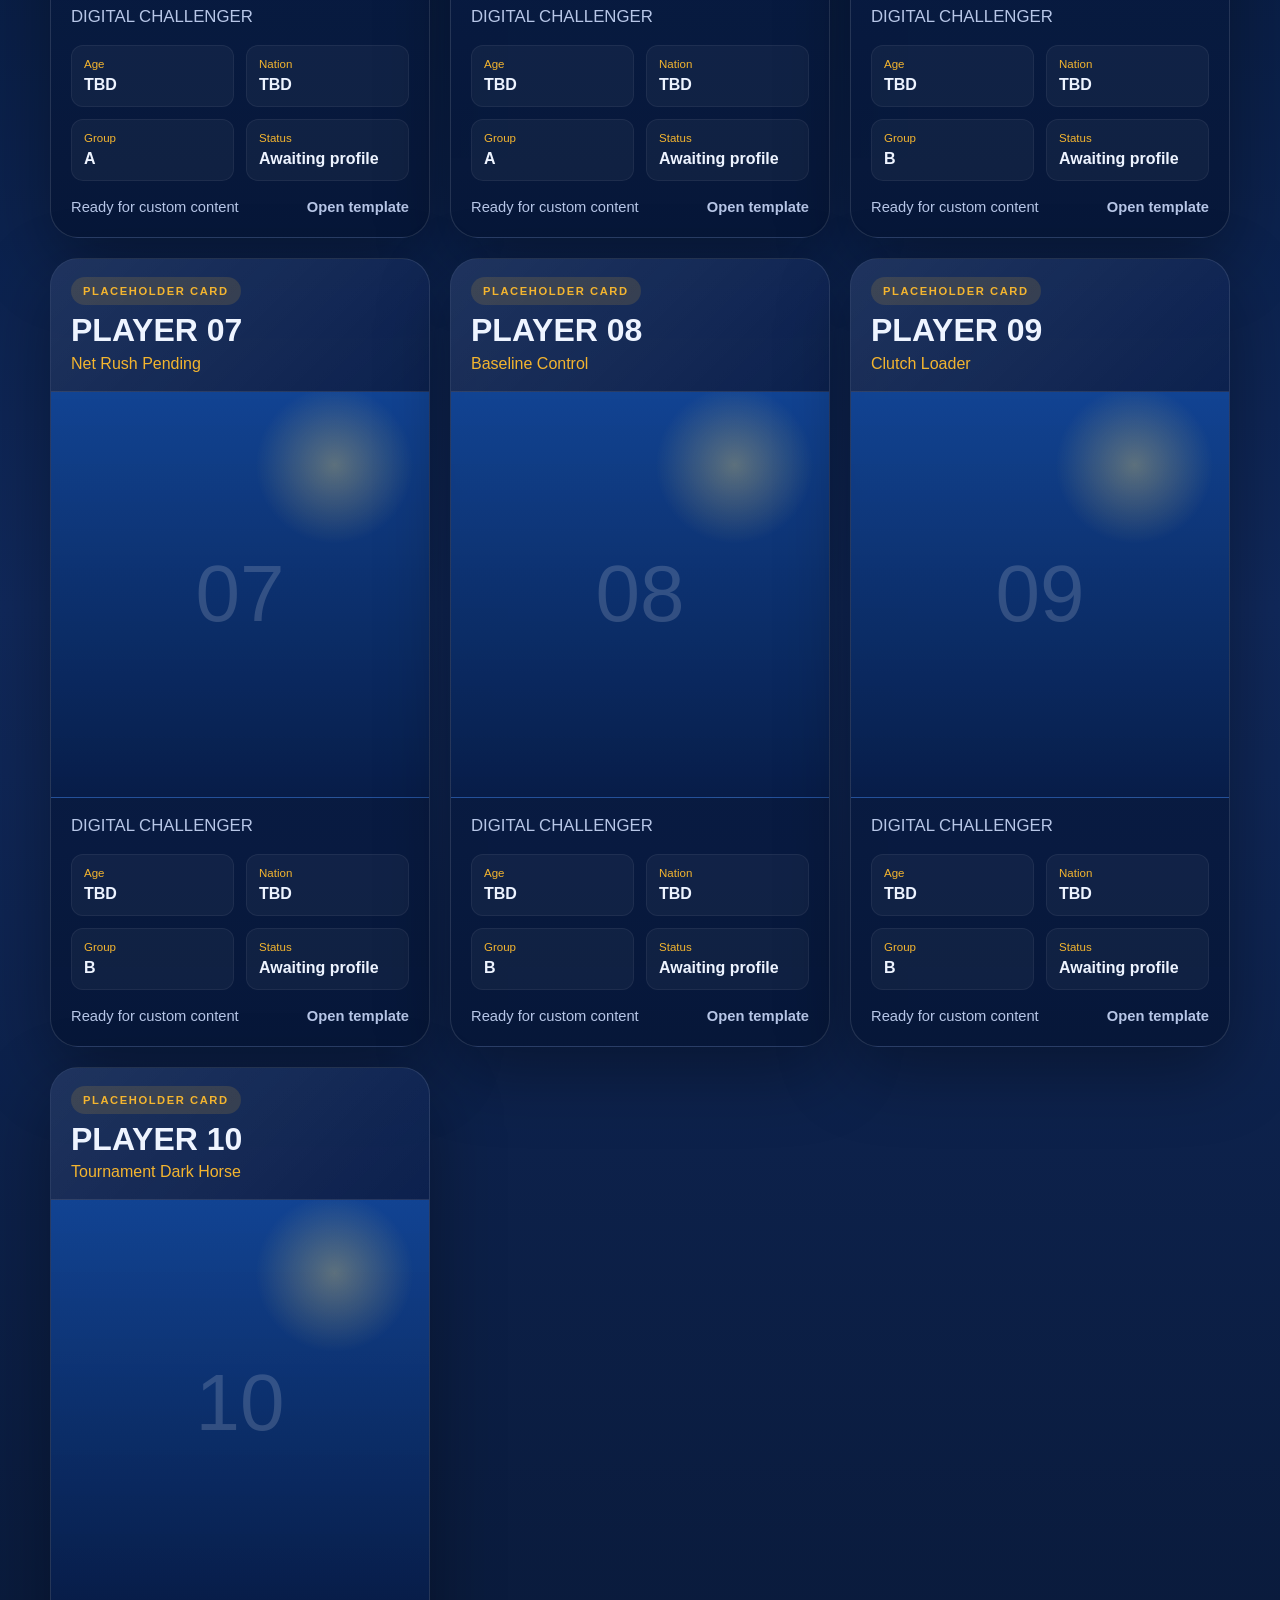
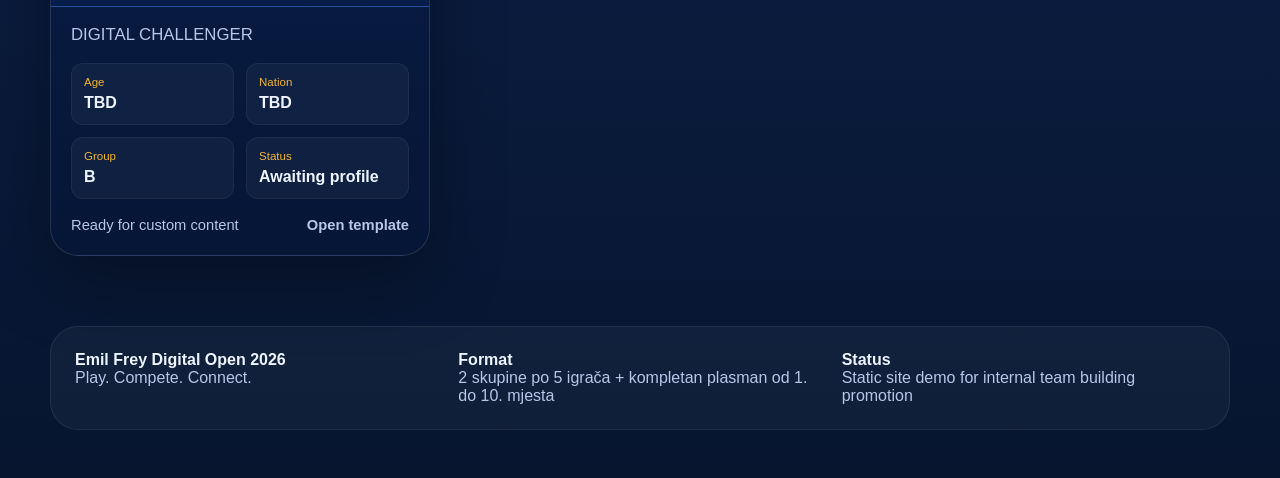
==== commit 9ce10099: "Add profile od Lacko and Sasko" ====
--- a/igraci.html
+++ b/igraci.html
@@ -41,8 +41,8 @@
       
                 <div class="cards-grid">
                   <a class="player-link" href="players/dario-strelec.html"><article class="player-card"><div class="player-card-header"><span class="badge">Featured Player</span><h3 class="player-name">Dario Strelec</h3><div class="player-tagline">The Systems Maestro</div></div><div class="player-headshot"><img src="assets/dario-strelec-profile.png" alt="Branded portrait ilustracija za Dario Strelec"></div><div class="player-card-body"><div class="player-role">System Architect</div><ul class="player-meta-list"><li><span>Age</span><strong>47</strong></li><li><span>Nation</span><strong>Croatia</strong></li><li><span>Group</span><strong>A</strong></li><li><span>Style</span><strong>Structured Baseline</strong></li></ul><div class="player-card-footer"><span>Opens the event as Group A leader</span><strong>View profile</strong></div></div></article></a>
-                  <a class="player-link" href="players/player-02.html"><article class="player-card"><div class="player-card-header"><span class="badge">Placeholder Card</span><h3 class="player-name">Player 02</h3><div class="player-tagline">Wildcard Loading</div></div><div class="player-headshot placeholder">02</div><div class="player-card-body"><div class="player-role">Digital Challenger</div><ul class="player-meta-list"><li><span>Age</span><strong>TBD</strong></li><li><span>Nation</span><strong>TBD</strong></li><li><span>Group</span><strong>A</strong></li><li><span>Status</span><strong>Awaiting profile</strong></li></ul><div class="player-card-footer"><span>Ready for custom content</span><strong>Open template</strong></div></div></article></a>
-                  <a class="player-link" href="players/player-03.html"><article class="player-card"><div class="player-card-header"><span class="badge">Placeholder Card</span><h3 class="player-name">Player 03</h3><div class="player-tagline">Serve Pending</div></div><div class="player-headshot placeholder">03</div><div class="player-card-body"><div class="player-role">Digital Challenger</div><ul class="player-meta-list"><li><span>Age</span><strong>TBD</strong></li><li><span>Nation</span><strong>TBD</strong></li><li><span>Group</span><strong>A</strong></li><li><span>Status</span><strong>Awaiting profile</strong></li></ul><div class="player-card-footer"><span>Ready for custom content</span><strong>Open template</strong></div></div></article></a>
+                  <a class="player-link" href="players/player-02.html"><article class="player-card"><div class="player-card-header"><span class="badge">Featured Player</span><h3 class="player-name">Martin Lacko</h3><div class="player-tagline">The UI Matador</div></div><div class="player-headshot"><img src="assets/martin-lacko-profile.png" alt="Branded portrait ilustracija za Martin Lacko"></div><div class="player-card-body"><div class="player-role">Development Team Lead - Team 5</div><ul class="player-meta-list"><li><span>Age</span><strong>27</strong></li><li><span>Team</span><strong>Team 5</strong></li><li><span>Group</span><strong>A</strong></li><li><span>Style</span><strong>Front UI Power</strong></li></ul><div class="player-card-footer"><span>Turns pixels into winners</span><strong>View profile</strong></div></div></article></a>
+                  <a class="player-link" href="players/player-03.html"><article class="player-card"><div class="player-card-header"><span class="badge">Featured Player</span><h3 class="player-name">Matija Šaško</h3><div class="player-tagline">The Backlog Boomer</div></div><div class="player-headshot"><img src="assets/matija-sasko-profile.png" alt="Branded portrait ilustracija za Matija Šaško"></div><div class="player-card-body"><div class="player-role">Product Owner - Team 4</div><ul class="player-meta-list"><li><span>Age</span><strong>38</strong></li><li><span>Team</span><strong>Team 4</strong></li><li><span>Group</span><strong>A</strong></li><li><span>Style</span><strong>Retro Net Rush</strong></li></ul><div class="player-card-footer"><span>Prioritizes winners first</span><strong>View profile</strong></div></div></article></a>
                   <a class="player-link" href="players/player-04.html"><article class="player-card"><div class="player-card-header"><span class="badge">Placeholder Card</span><h3 class="player-name">Player 04</h3><div class="player-tagline">Focus Mode</div></div><div class="player-headshot placeholder">04</div><div class="player-card-body"><div class="player-role">Digital Challenger</div><ul class="player-meta-list"><li><span>Age</span><strong>TBD</strong></li><li><span>Nation</span><strong>TBD</strong></li><li><span>Group</span><strong>A</strong></li><li><span>Status</span><strong>Awaiting profile</strong></li></ul><div class="player-card-footer"><span>Ready for custom content</span><strong>Open template</strong></div></div></article></a>
                   <a class="player-link" href="players/player-05.html"><article class="player-card"><div class="player-card-header"><span class="badge">Placeholder Card</span><h3 class="player-name">Player 05</h3><div class="player-tagline">Ready To Rally</div></div><div class="player-headshot placeholder">05</div><div class="player-card-body"><div class="player-role">Digital Challenger</div><ul class="player-meta-list"><li><span>Age</span><strong>TBD</strong></li><li><span>Nation</span><strong>TBD</strong></li><li><span>Group</span><strong>A</strong></li><li><span>Status</span><strong>Awaiting profile</strong></li></ul><div class="player-card-footer"><span>Ready for custom content</span><strong>Open template</strong></div></div></article></a>
                   <a class="player-link" href="players/player-06.html"><article class="player-card"><div class="player-card-header"><span class="badge">Placeholder Card</span><h3 class="player-name">Player 06</h3><div class="player-tagline">Match Point Incoming</div></div><div class="player-headshot placeholder">06</div><div class="player-card-body"><div class="player-role">Digital Challenger</div><ul class="player-meta-list"><li><span>Age</span><strong>TBD</strong></li><li><span>Nation</span><strong>TBD</strong></li><li><span>Group</span><strong>B</strong></li><li><span>Status</span><strong>Awaiting profile</strong></li></ul><div class="player-card-footer"><span>Ready for custom content</span><strong>Open template</strong></div></div></article></a>
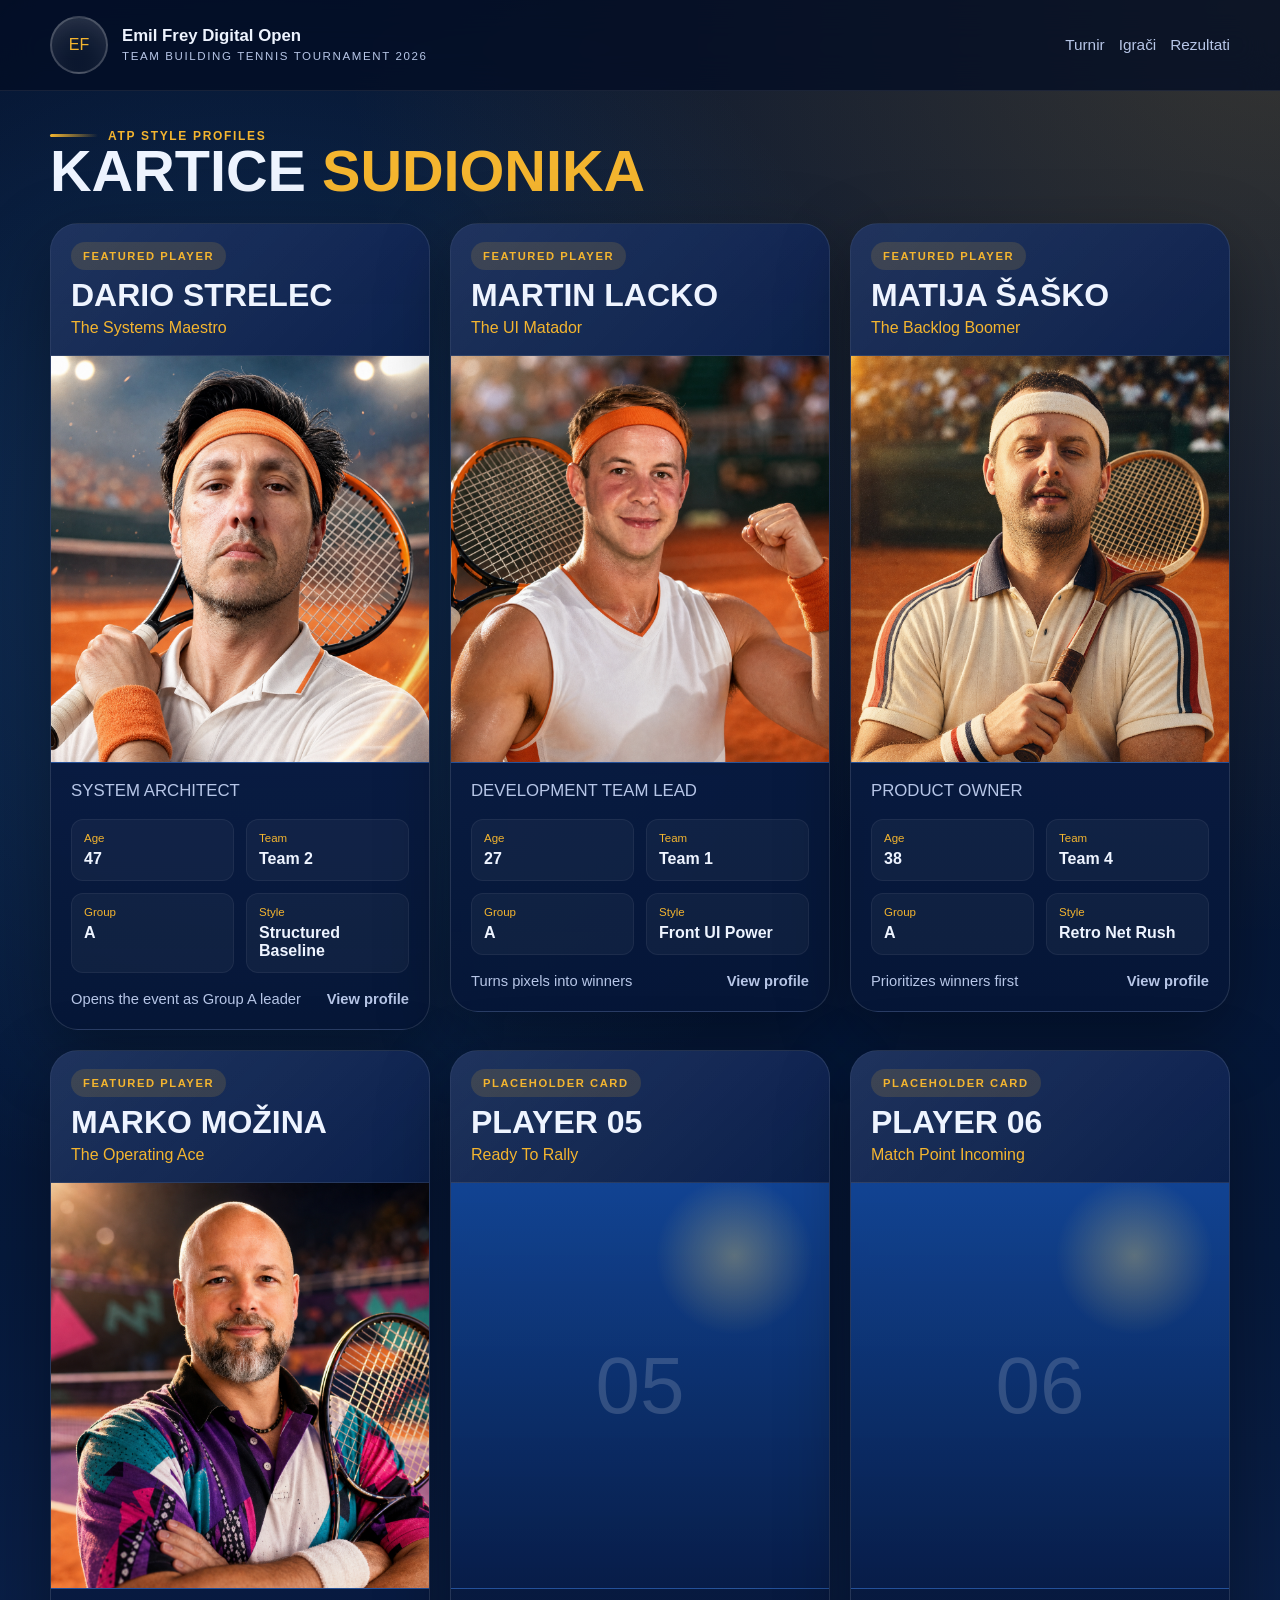
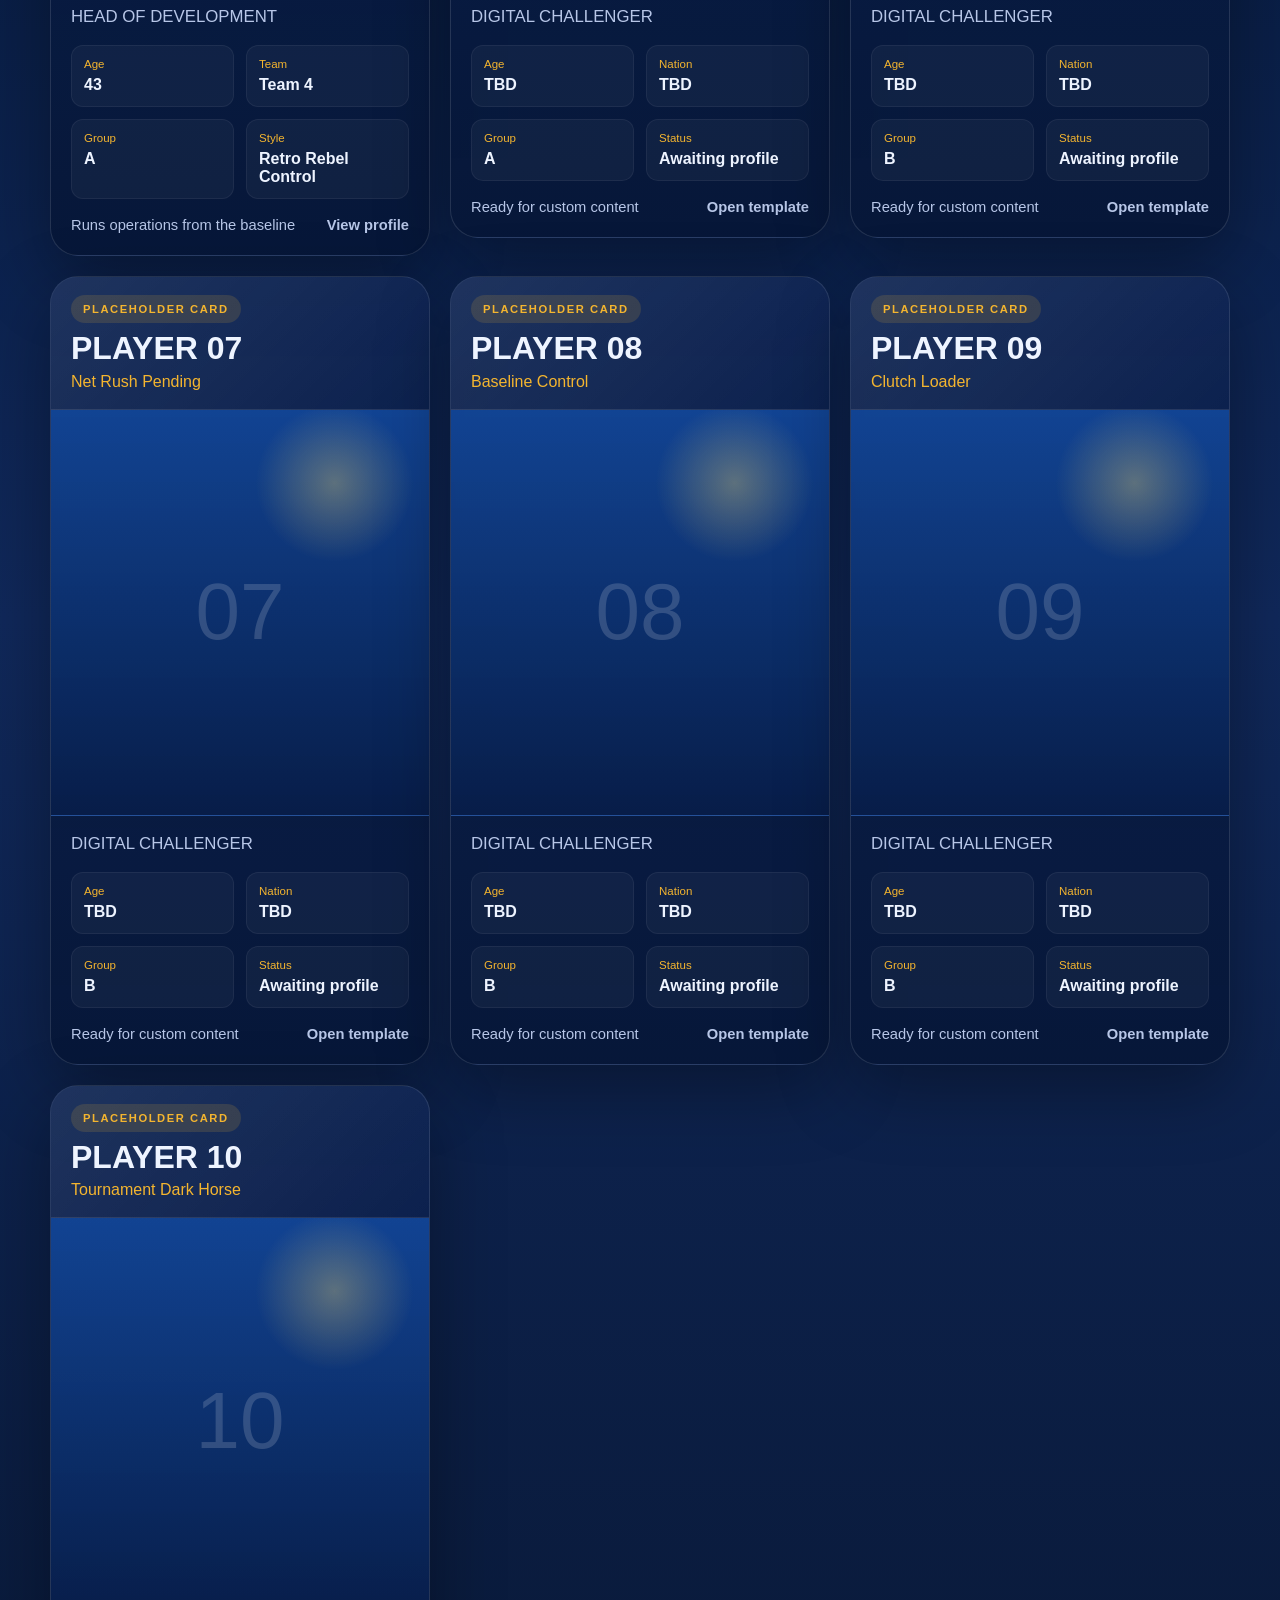
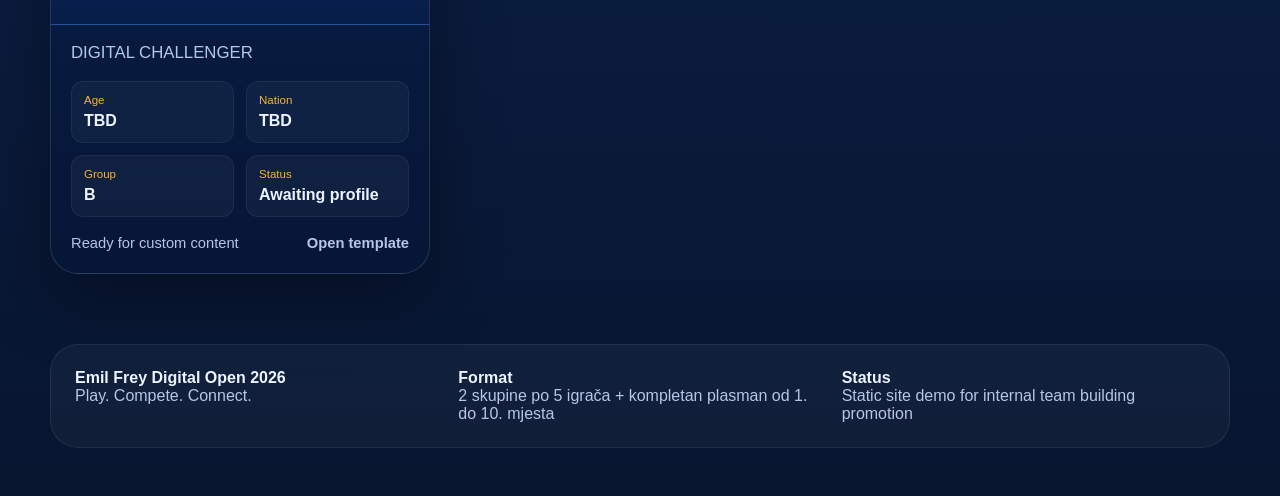
==== commit bfa6e690: "Add Marko" ====
--- a/igraci.html
+++ b/igraci.html
@@ -40,10 +40,10 @@
                 </div>
       
                 <div class="cards-grid">
-                  <a class="player-link" href="players/dario-strelec.html"><article class="player-card"><div class="player-card-header"><span class="badge">Featured Player</span><h3 class="player-name">Dario Strelec</h3><div class="player-tagline">The Systems Maestro</div></div><div class="player-headshot"><img src="assets/dario-strelec-profile.png" alt="Branded portrait ilustracija za Dario Strelec"></div><div class="player-card-body"><div class="player-role">System Architect</div><ul class="player-meta-list"><li><span>Age</span><strong>47</strong></li><li><span>Nation</span><strong>Croatia</strong></li><li><span>Group</span><strong>A</strong></li><li><span>Style</span><strong>Structured Baseline</strong></li></ul><div class="player-card-footer"><span>Opens the event as Group A leader</span><strong>View profile</strong></div></div></article></a>
-                  <a class="player-link" href="players/player-02.html"><article class="player-card"><div class="player-card-header"><span class="badge">Featured Player</span><h3 class="player-name">Martin Lacko</h3><div class="player-tagline">The UI Matador</div></div><div class="player-headshot"><img src="assets/martin-lacko-profile.png" alt="Branded portrait ilustracija za Martin Lacko"></div><div class="player-card-body"><div class="player-role">Development Team Lead - Team 5</div><ul class="player-meta-list"><li><span>Age</span><strong>27</strong></li><li><span>Team</span><strong>Team 5</strong></li><li><span>Group</span><strong>A</strong></li><li><span>Style</span><strong>Front UI Power</strong></li></ul><div class="player-card-footer"><span>Turns pixels into winners</span><strong>View profile</strong></div></div></article></a>
-                  <a class="player-link" href="players/player-03.html"><article class="player-card"><div class="player-card-header"><span class="badge">Featured Player</span><h3 class="player-name">Matija Šaško</h3><div class="player-tagline">The Backlog Boomer</div></div><div class="player-headshot"><img src="assets/matija-sasko-profile.png" alt="Branded portrait ilustracija za Matija Šaško"></div><div class="player-card-body"><div class="player-role">Product Owner - Team 4</div><ul class="player-meta-list"><li><span>Age</span><strong>38</strong></li><li><span>Team</span><strong>Team 4</strong></li><li><span>Group</span><strong>A</strong></li><li><span>Style</span><strong>Retro Net Rush</strong></li></ul><div class="player-card-footer"><span>Prioritizes winners first</span><strong>View profile</strong></div></div></article></a>
-                  <a class="player-link" href="players/player-04.html"><article class="player-card"><div class="player-card-header"><span class="badge">Placeholder Card</span><h3 class="player-name">Player 04</h3><div class="player-tagline">Focus Mode</div></div><div class="player-headshot placeholder">04</div><div class="player-card-body"><div class="player-role">Digital Challenger</div><ul class="player-meta-list"><li><span>Age</span><strong>TBD</strong></li><li><span>Nation</span><strong>TBD</strong></li><li><span>Group</span><strong>A</strong></li><li><span>Status</span><strong>Awaiting profile</strong></li></ul><div class="player-card-footer"><span>Ready for custom content</span><strong>Open template</strong></div></div></article></a>
+                  <a class="player-link" href="players/dario-strelec.html"><article class="player-card"><div class="player-card-header"><span class="badge">Featured Player</span><h3 class="player-name">Dario Strelec</h3><div class="player-tagline">The Systems Maestro</div></div><div class="player-headshot"><img src="assets/dario-strelec-profile.png" alt="Branded portrait ilustracija za Dario Strelec"></div><div class="player-card-body"><div class="player-role">System Architect</div><ul class="player-meta-list"><li><span>Age</span><strong>47</strong></li><li><span>Team</span><strong>Team 2</strong></li><li><span>Group</span><strong>A</strong></li><li><span>Style</span><strong>Structured Baseline</strong></li></ul><div class="player-card-footer"><span>Opens the event as Group A leader</span><strong>View profile</strong></div></div></article></a>
+                  <a class="player-link" href="players/player-02.html"><article class="player-card"><div class="player-card-header"><span class="badge">Featured Player</span><h3 class="player-name">Martin Lacko</h3><div class="player-tagline">The UI Matador</div></div><div class="player-headshot"><img src="assets/martin-lacko-profile.png" alt="Branded portrait ilustracija za Martin Lacko"></div><div class="player-card-body"><div class="player-role">Development Team Lead</div><ul class="player-meta-list"><li><span>Age</span><strong>27</strong></li><li><span>Team</span><strong>Team 1</strong></li><li><span>Group</span><strong>A</strong></li><li><span>Style</span><strong>Front UI Power</strong></li></ul><div class="player-card-footer"><span>Turns pixels into winners</span><strong>View profile</strong></div></div></article></a>
+                  <a class="player-link" href="players/player-03.html"><article class="player-card"><div class="player-card-header"><span class="badge">Featured Player</span><h3 class="player-name">Matija Šaško</h3><div class="player-tagline">The Backlog Boomer</div></div><div class="player-headshot"><img src="assets/matija-sasko-profile.png" alt="Branded portrait ilustracija za Matija Šaško"></div><div class="player-card-body"><div class="player-role">Product Owner</div><ul class="player-meta-list"><li><span>Age</span><strong>38</strong></li><li><span>Team</span><strong>Team 4</strong></li><li><span>Group</span><strong>A</strong></li><li><span>Style</span><strong>Retro Net Rush</strong></li></ul><div class="player-card-footer"><span>Prioritizes winners first</span><strong>View profile</strong></div></div></article></a>
+                  <a class="player-link" href="players/player-04.html"><article class="player-card"><div class="player-card-header"><span class="badge">Featured Player</span><h3 class="player-name">Marko Možina</h3><div class="player-tagline">The Operating Ace</div></div><div class="player-headshot"><img src="assets/marko-mozina-profile.png" alt="Branded portrait ilustracija za Marko Možina"></div><div class="player-card-body"><div class="player-role">Head of Development</div><ul class="player-meta-list"><li><span>Age</span><strong>43</strong></li><li><span>Team</span><strong>Team 4</strong></li><li><span>Group</span><strong>A</strong></li><li><span>Style</span><strong>Retro Rebel Control</strong></li></ul><div class="player-card-footer"><span>Runs operations from the baseline</span><strong>View profile</strong></div></div></article></a>
                   <a class="player-link" href="players/player-05.html"><article class="player-card"><div class="player-card-header"><span class="badge">Placeholder Card</span><h3 class="player-name">Player 05</h3><div class="player-tagline">Ready To Rally</div></div><div class="player-headshot placeholder">05</div><div class="player-card-body"><div class="player-role">Digital Challenger</div><ul class="player-meta-list"><li><span>Age</span><strong>TBD</strong></li><li><span>Nation</span><strong>TBD</strong></li><li><span>Group</span><strong>A</strong></li><li><span>Status</span><strong>Awaiting profile</strong></li></ul><div class="player-card-footer"><span>Ready for custom content</span><strong>Open template</strong></div></div></article></a>
                   <a class="player-link" href="players/player-06.html"><article class="player-card"><div class="player-card-header"><span class="badge">Placeholder Card</span><h3 class="player-name">Player 06</h3><div class="player-tagline">Match Point Incoming</div></div><div class="player-headshot placeholder">06</div><div class="player-card-body"><div class="player-role">Digital Challenger</div><ul class="player-meta-list"><li><span>Age</span><strong>TBD</strong></li><li><span>Nation</span><strong>TBD</strong></li><li><span>Group</span><strong>B</strong></li><li><span>Status</span><strong>Awaiting profile</strong></li></ul><div class="player-card-footer"><span>Ready for custom content</span><strong>Open template</strong></div></div></article></a>
                   <a class="player-link" href="players/player-07.html"><article class="player-card"><div class="player-card-header"><span class="badge">Placeholder Card</span><h3 class="player-name">Player 07</h3><div class="player-tagline">Net Rush Pending</div></div><div class="player-headshot placeholder">07</div><div class="player-card-body"><div class="player-role">Digital Challenger</div><ul class="player-meta-list"><li><span>Age</span><strong>TBD</strong></li><li><span>Nation</span><strong>TBD</strong></li><li><span>Group</span><strong>B</strong></li><li><span>Status</span><strong>Awaiting profile</strong></li></ul><div class="player-card-footer"><span>Ready for custom content</span><strong>Open template</strong></div></div></article></a>
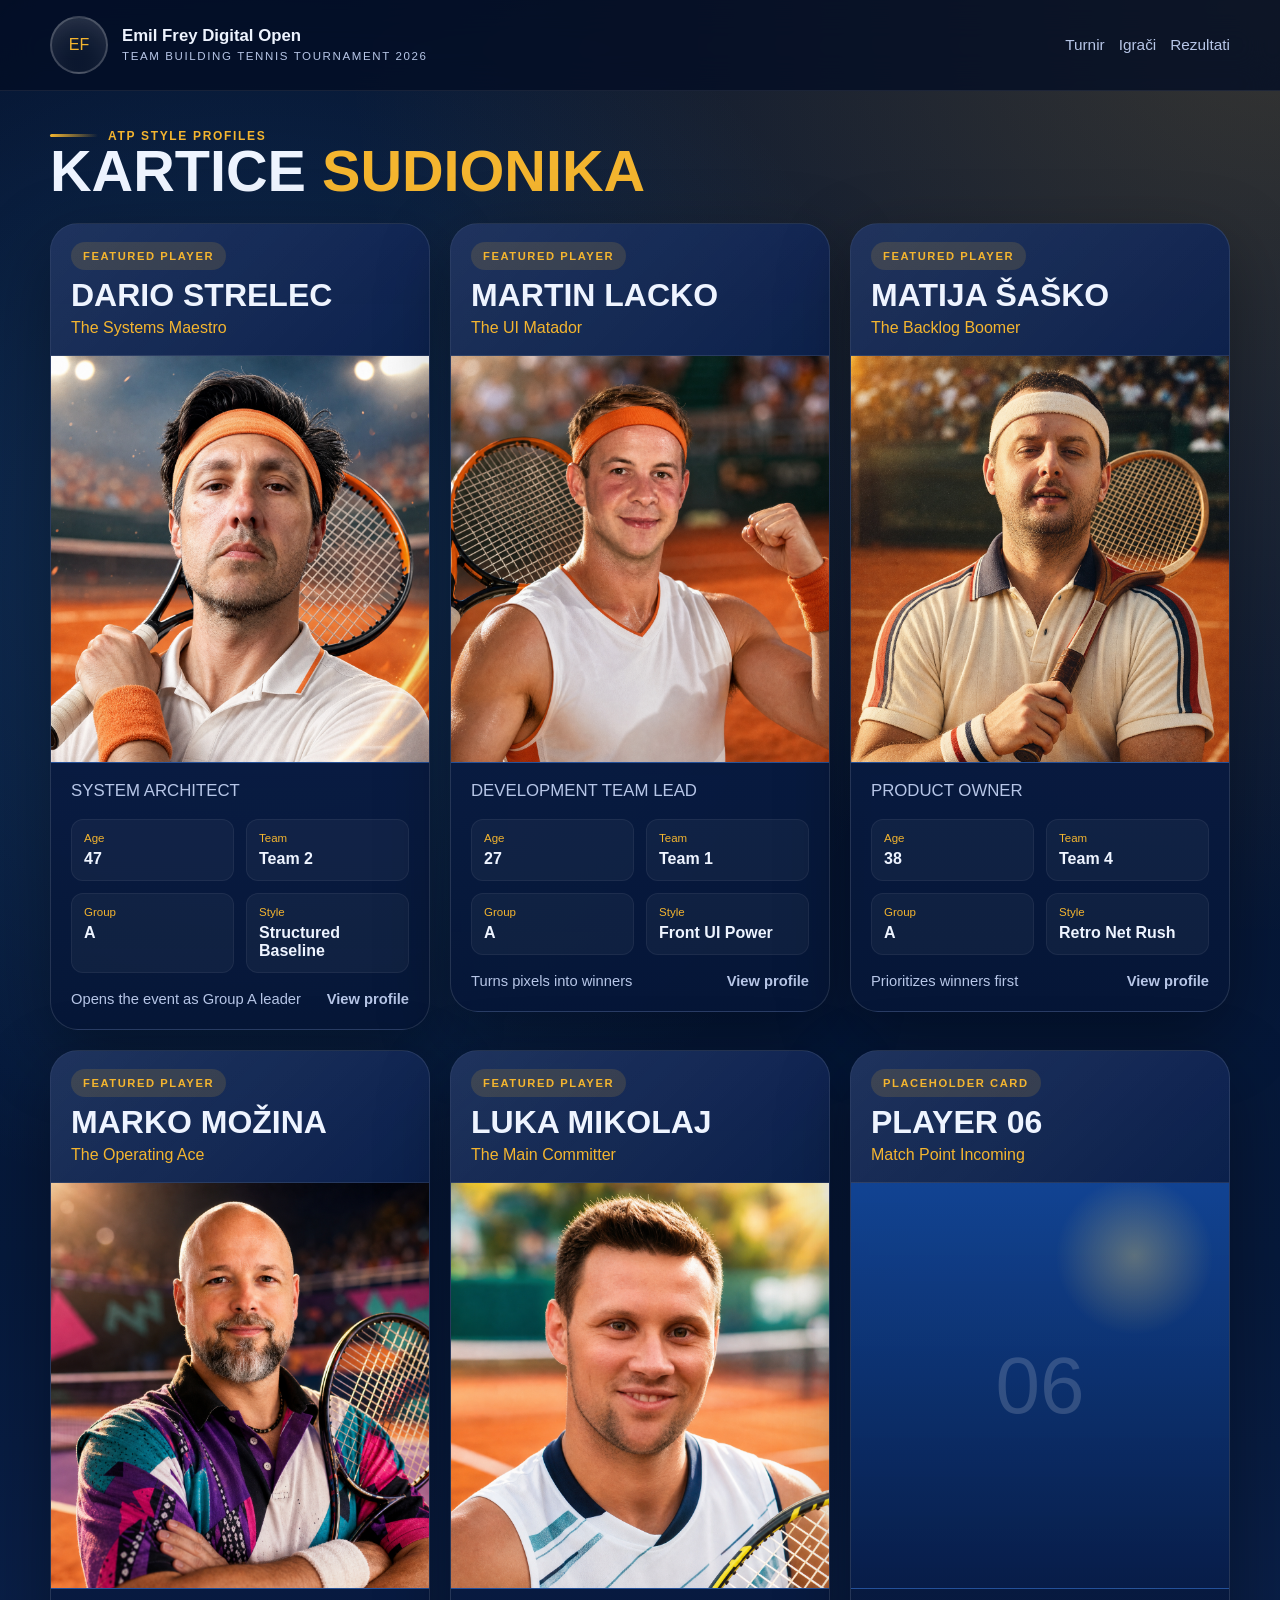
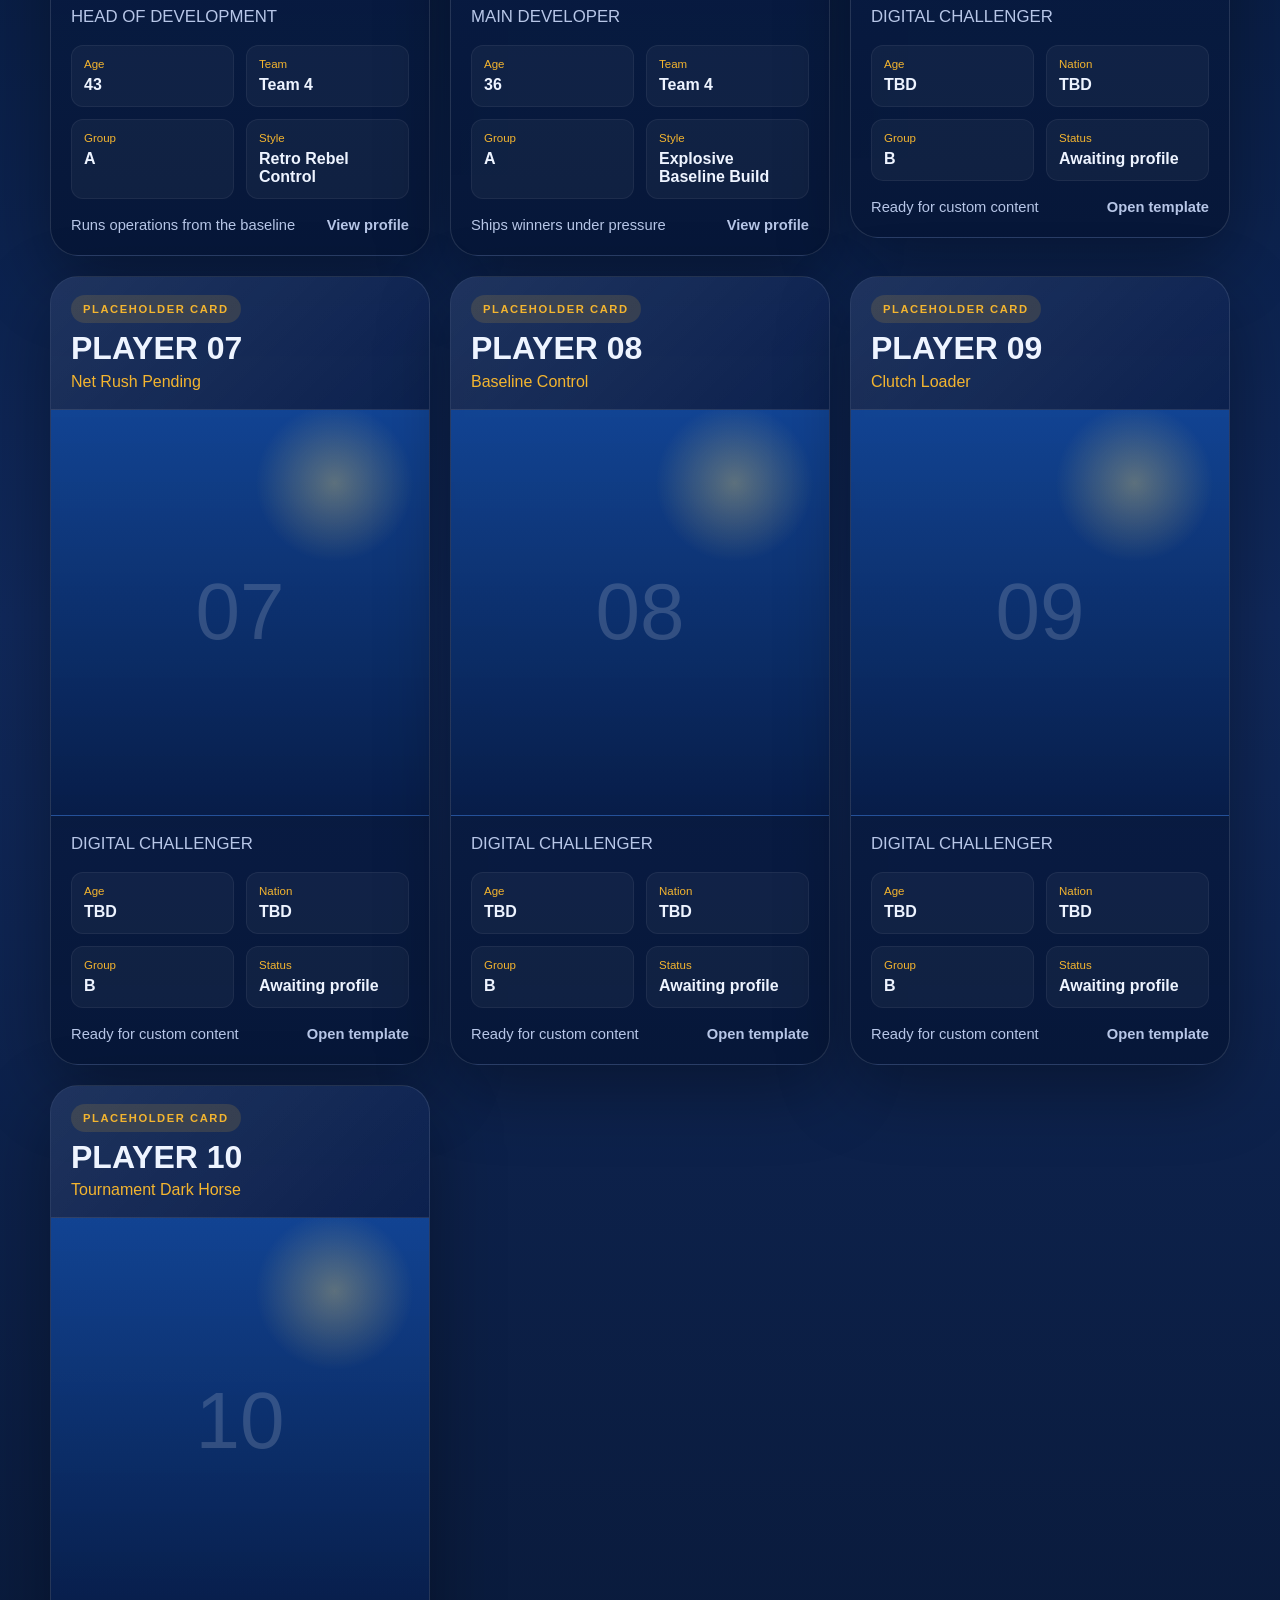
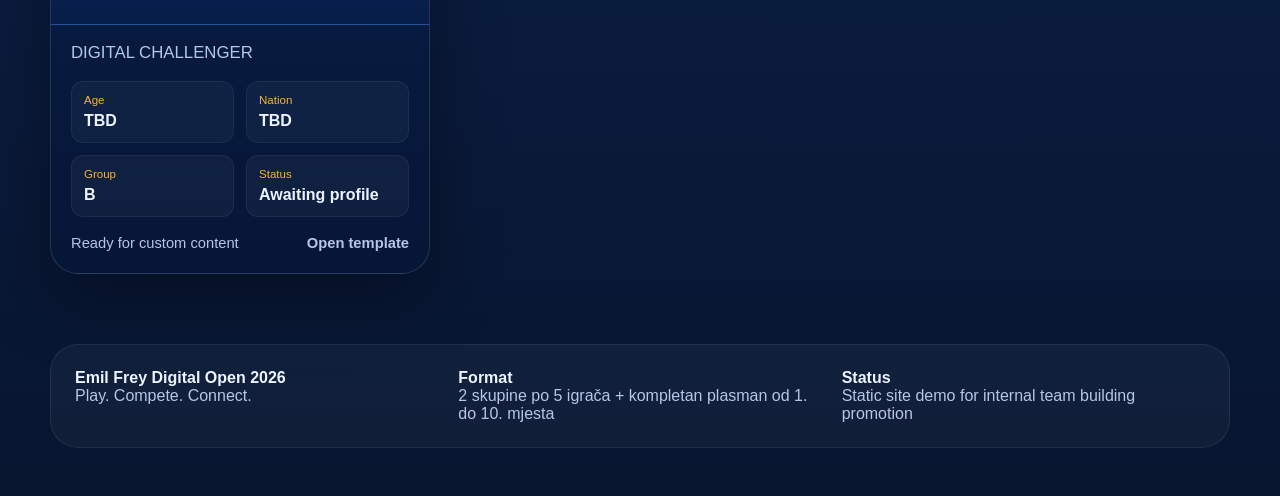
==== commit 7b34a770: "Add Luka" ====
--- a/igraci.html
+++ b/igraci.html
@@ -44,7 +44,7 @@
                   <a class="player-link" href="players/player-02.html"><article class="player-card"><div class="player-card-header"><span class="badge">Featured Player</span><h3 class="player-name">Martin Lacko</h3><div class="player-tagline">The UI Matador</div></div><div class="player-headshot"><img src="assets/martin-lacko-profile.png" alt="Branded portrait ilustracija za Martin Lacko"></div><div class="player-card-body"><div class="player-role">Development Team Lead</div><ul class="player-meta-list"><li><span>Age</span><strong>27</strong></li><li><span>Team</span><strong>Team 1</strong></li><li><span>Group</span><strong>A</strong></li><li><span>Style</span><strong>Front UI Power</strong></li></ul><div class="player-card-footer"><span>Turns pixels into winners</span><strong>View profile</strong></div></div></article></a>
                   <a class="player-link" href="players/player-03.html"><article class="player-card"><div class="player-card-header"><span class="badge">Featured Player</span><h3 class="player-name">Matija Šaško</h3><div class="player-tagline">The Backlog Boomer</div></div><div class="player-headshot"><img src="assets/matija-sasko-profile.png" alt="Branded portrait ilustracija za Matija Šaško"></div><div class="player-card-body"><div class="player-role">Product Owner</div><ul class="player-meta-list"><li><span>Age</span><strong>38</strong></li><li><span>Team</span><strong>Team 4</strong></li><li><span>Group</span><strong>A</strong></li><li><span>Style</span><strong>Retro Net Rush</strong></li></ul><div class="player-card-footer"><span>Prioritizes winners first</span><strong>View profile</strong></div></div></article></a>
                   <a class="player-link" href="players/player-04.html"><article class="player-card"><div class="player-card-header"><span class="badge">Featured Player</span><h3 class="player-name">Marko Možina</h3><div class="player-tagline">The Operating Ace</div></div><div class="player-headshot"><img src="assets/marko-mozina-profile.png" alt="Branded portrait ilustracija za Marko Možina"></div><div class="player-card-body"><div class="player-role">Head of Development</div><ul class="player-meta-list"><li><span>Age</span><strong>43</strong></li><li><span>Team</span><strong>Team 4</strong></li><li><span>Group</span><strong>A</strong></li><li><span>Style</span><strong>Retro Rebel Control</strong></li></ul><div class="player-card-footer"><span>Runs operations from the baseline</span><strong>View profile</strong></div></div></article></a>
-                  <a class="player-link" href="players/player-05.html"><article class="player-card"><div class="player-card-header"><span class="badge">Placeholder Card</span><h3 class="player-name">Player 05</h3><div class="player-tagline">Ready To Rally</div></div><div class="player-headshot placeholder">05</div><div class="player-card-body"><div class="player-role">Digital Challenger</div><ul class="player-meta-list"><li><span>Age</span><strong>TBD</strong></li><li><span>Nation</span><strong>TBD</strong></li><li><span>Group</span><strong>A</strong></li><li><span>Status</span><strong>Awaiting profile</strong></li></ul><div class="player-card-footer"><span>Ready for custom content</span><strong>Open template</strong></div></div></article></a>
+                  <a class="player-link" href="players/player-05.html"><article class="player-card"><div class="player-card-header"><span class="badge">Featured Player</span><h3 class="player-name">Luka Mikolaj</h3><div class="player-tagline">The Main Committer</div></div><div class="player-headshot"><img src="assets/luka-mikolaj-profile.png" alt="Branded portrait ilustracija za Luka Mikolaj"></div><div class="player-card-body"><div class="player-role">Main Developer</div><ul class="player-meta-list"><li><span>Age</span><strong>36</strong></li><li><span>Team</span><strong>Team 4</strong></li><li><span>Group</span><strong>A</strong></li><li><span>Style</span><strong>Explosive Baseline Build</strong></li></ul><div class="player-card-footer"><span>Ships winners under pressure</span><strong>View profile</strong></div></div></article></a>
                   <a class="player-link" href="players/player-06.html"><article class="player-card"><div class="player-card-header"><span class="badge">Placeholder Card</span><h3 class="player-name">Player 06</h3><div class="player-tagline">Match Point Incoming</div></div><div class="player-headshot placeholder">06</div><div class="player-card-body"><div class="player-role">Digital Challenger</div><ul class="player-meta-list"><li><span>Age</span><strong>TBD</strong></li><li><span>Nation</span><strong>TBD</strong></li><li><span>Group</span><strong>B</strong></li><li><span>Status</span><strong>Awaiting profile</strong></li></ul><div class="player-card-footer"><span>Ready for custom content</span><strong>Open template</strong></div></div></article></a>
                   <a class="player-link" href="players/player-07.html"><article class="player-card"><div class="player-card-header"><span class="badge">Placeholder Card</span><h3 class="player-name">Player 07</h3><div class="player-tagline">Net Rush Pending</div></div><div class="player-headshot placeholder">07</div><div class="player-card-body"><div class="player-role">Digital Challenger</div><ul class="player-meta-list"><li><span>Age</span><strong>TBD</strong></li><li><span>Nation</span><strong>TBD</strong></li><li><span>Group</span><strong>B</strong></li><li><span>Status</span><strong>Awaiting profile</strong></li></ul><div class="player-card-footer"><span>Ready for custom content</span><strong>Open template</strong></div></div></article></a>
                   <a class="player-link" href="players/player-08.html"><article class="player-card"><div class="player-card-header"><span class="badge">Placeholder Card</span><h3 class="player-name">Player 08</h3><div class="player-tagline">Baseline Control</div></div><div class="player-headshot placeholder">08</div><div class="player-card-body"><div class="player-role">Digital Challenger</div><ul class="player-meta-list"><li><span>Age</span><strong>TBD</strong></li><li><span>Nation</span><strong>TBD</strong></li><li><span>Group</span><strong>B</strong></li><li><span>Status</span><strong>Awaiting profile</strong></li></ul><div class="player-card-footer"><span>Ready for custom content</span><strong>Open template</strong></div></div></article></a>
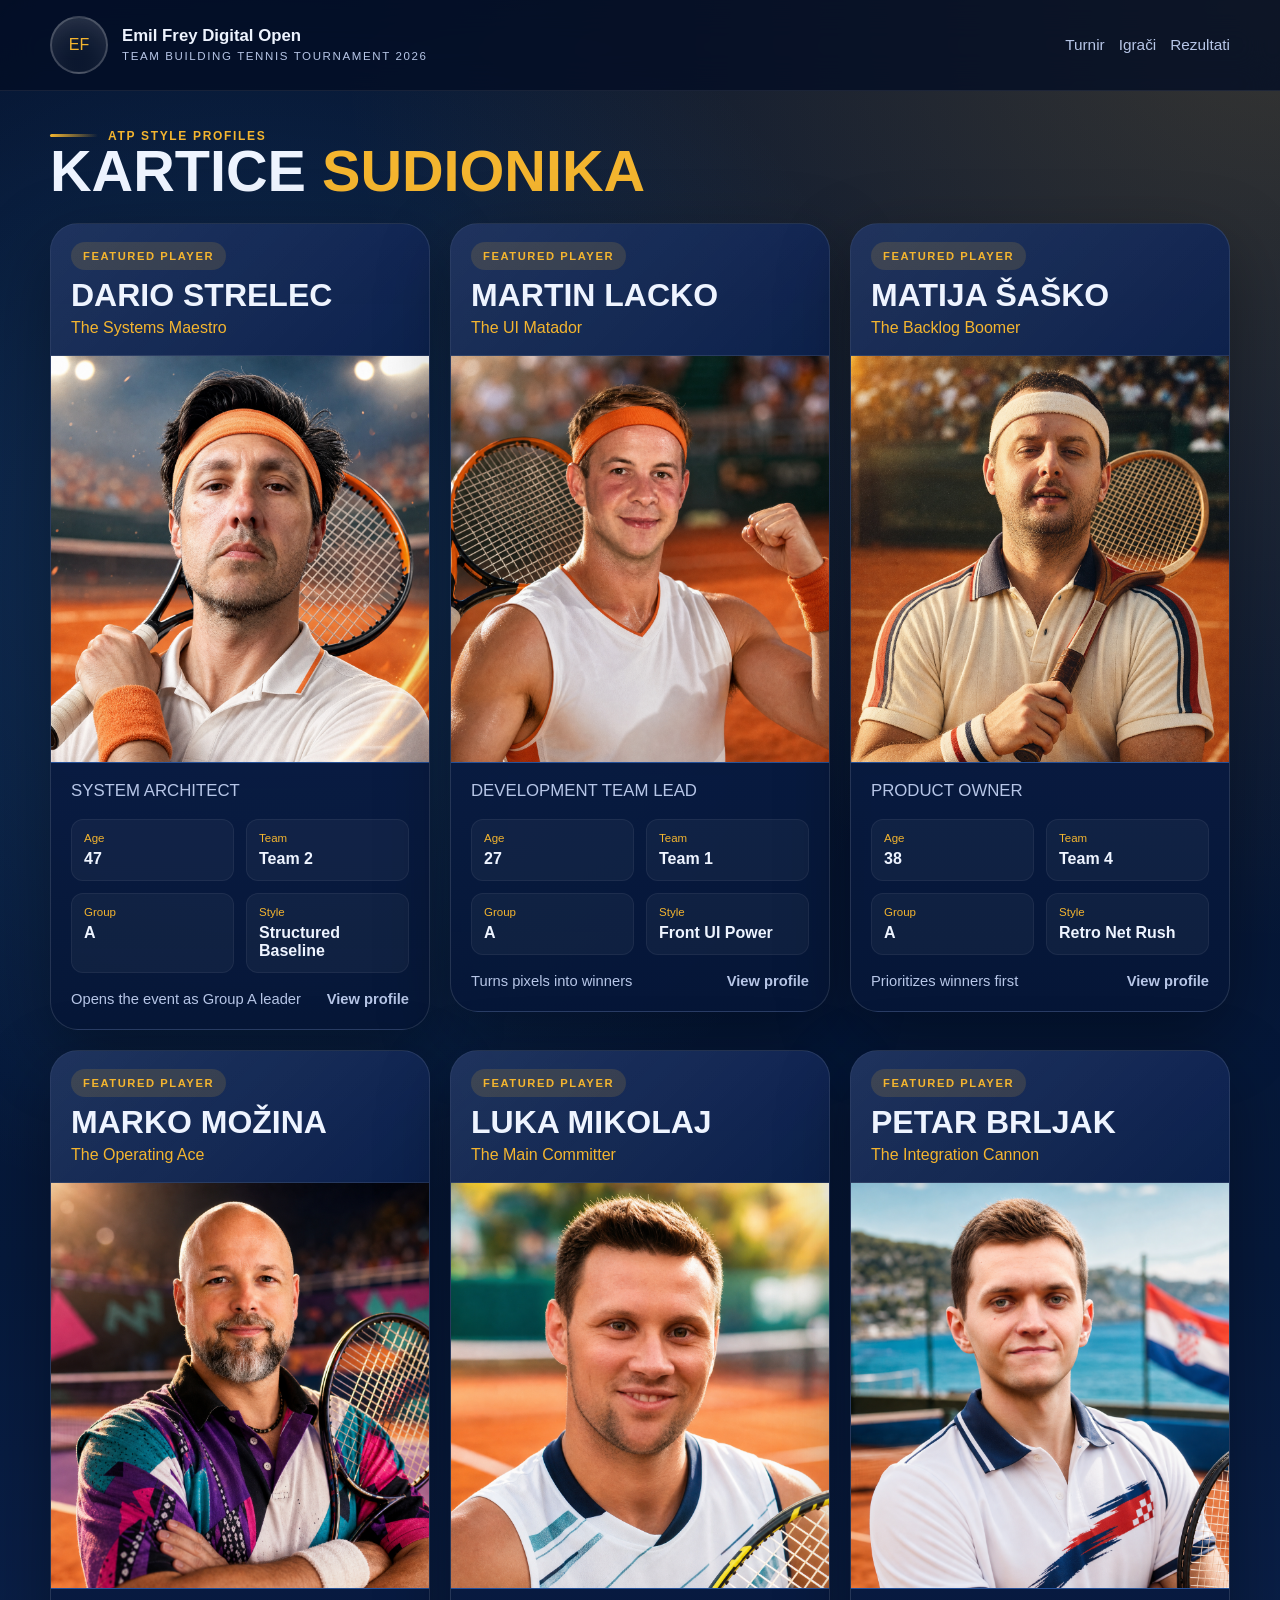
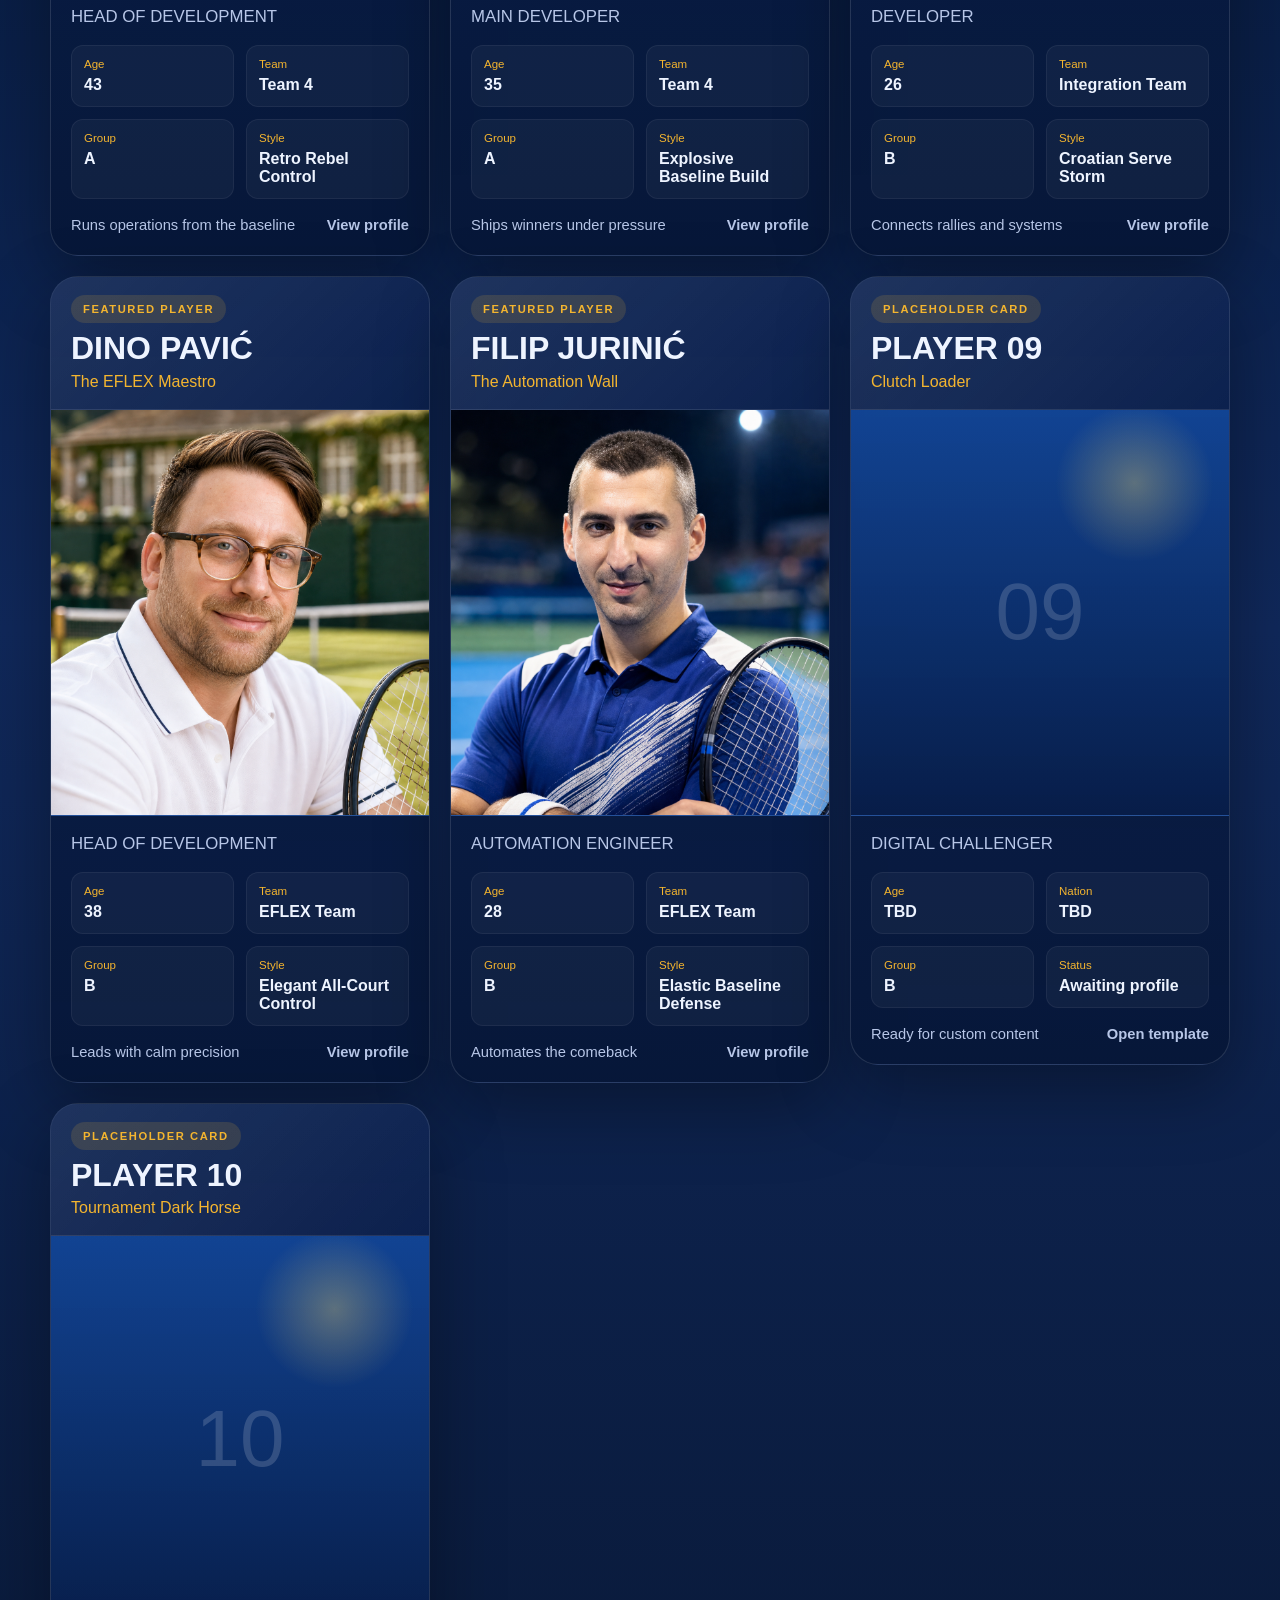
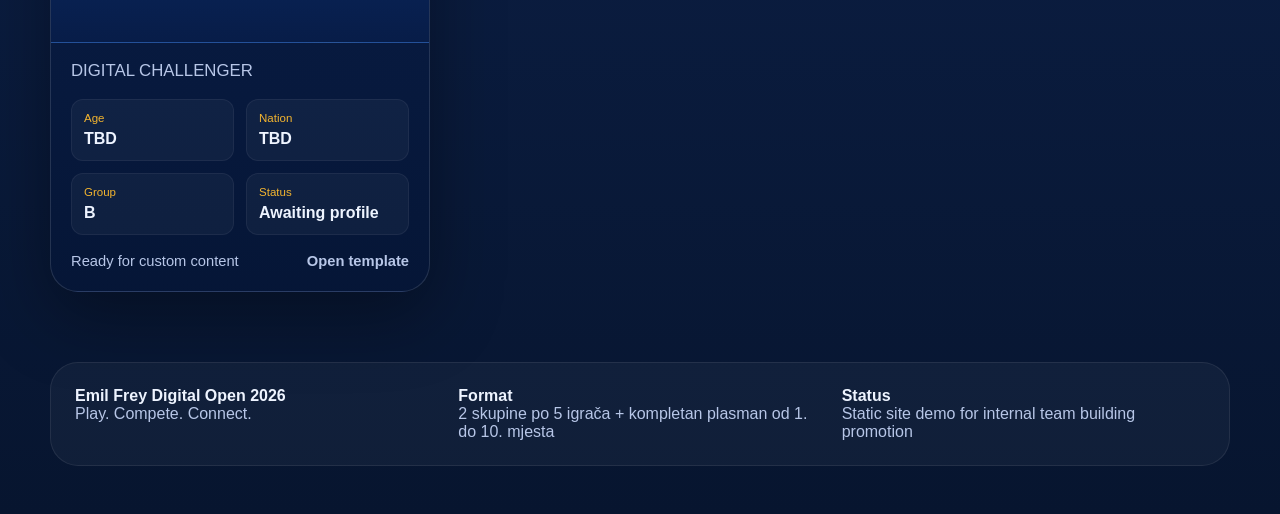
==== commit 1f3c72ed: "New players added" ====
--- a/igraci.html
+++ b/igraci.html
@@ -44,10 +44,10 @@
                   <a class="player-link" href="players/player-02.html"><article class="player-card"><div class="player-card-header"><span class="badge">Featured Player</span><h3 class="player-name">Martin Lacko</h3><div class="player-tagline">The UI Matador</div></div><div class="player-headshot"><img src="assets/martin-lacko-profile.png" alt="Branded portrait ilustracija za Martin Lacko"></div><div class="player-card-body"><div class="player-role">Development Team Lead</div><ul class="player-meta-list"><li><span>Age</span><strong>27</strong></li><li><span>Team</span><strong>Team 1</strong></li><li><span>Group</span><strong>A</strong></li><li><span>Style</span><strong>Front UI Power</strong></li></ul><div class="player-card-footer"><span>Turns pixels into winners</span><strong>View profile</strong></div></div></article></a>
                   <a class="player-link" href="players/player-03.html"><article class="player-card"><div class="player-card-header"><span class="badge">Featured Player</span><h3 class="player-name">Matija Šaško</h3><div class="player-tagline">The Backlog Boomer</div></div><div class="player-headshot"><img src="assets/matija-sasko-profile.png" alt="Branded portrait ilustracija za Matija Šaško"></div><div class="player-card-body"><div class="player-role">Product Owner</div><ul class="player-meta-list"><li><span>Age</span><strong>38</strong></li><li><span>Team</span><strong>Team 4</strong></li><li><span>Group</span><strong>A</strong></li><li><span>Style</span><strong>Retro Net Rush</strong></li></ul><div class="player-card-footer"><span>Prioritizes winners first</span><strong>View profile</strong></div></div></article></a>
                   <a class="player-link" href="players/player-04.html"><article class="player-card"><div class="player-card-header"><span class="badge">Featured Player</span><h3 class="player-name">Marko Možina</h3><div class="player-tagline">The Operating Ace</div></div><div class="player-headshot"><img src="assets/marko-mozina-profile.png" alt="Branded portrait ilustracija za Marko Možina"></div><div class="player-card-body"><div class="player-role">Head of Development</div><ul class="player-meta-list"><li><span>Age</span><strong>43</strong></li><li><span>Team</span><strong>Team 4</strong></li><li><span>Group</span><strong>A</strong></li><li><span>Style</span><strong>Retro Rebel Control</strong></li></ul><div class="player-card-footer"><span>Runs operations from the baseline</span><strong>View profile</strong></div></div></article></a>
-                  <a class="player-link" href="players/player-05.html"><article class="player-card"><div class="player-card-header"><span class="badge">Featured Player</span><h3 class="player-name">Luka Mikolaj</h3><div class="player-tagline">The Main Committer</div></div><div class="player-headshot"><img src="assets/luka-mikolaj-profile.png" alt="Branded portrait ilustracija za Luka Mikolaj"></div><div class="player-card-body"><div class="player-role">Main Developer</div><ul class="player-meta-list"><li><span>Age</span><strong>36</strong></li><li><span>Team</span><strong>Team 4</strong></li><li><span>Group</span><strong>A</strong></li><li><span>Style</span><strong>Explosive Baseline Build</strong></li></ul><div class="player-card-footer"><span>Ships winners under pressure</span><strong>View profile</strong></div></div></article></a>
-                  <a class="player-link" href="players/player-06.html"><article class="player-card"><div class="player-card-header"><span class="badge">Placeholder Card</span><h3 class="player-name">Player 06</h3><div class="player-tagline">Match Point Incoming</div></div><div class="player-headshot placeholder">06</div><div class="player-card-body"><div class="player-role">Digital Challenger</div><ul class="player-meta-list"><li><span>Age</span><strong>TBD</strong></li><li><span>Nation</span><strong>TBD</strong></li><li><span>Group</span><strong>B</strong></li><li><span>Status</span><strong>Awaiting profile</strong></li></ul><div class="player-card-footer"><span>Ready for custom content</span><strong>Open template</strong></div></div></article></a>
-                  <a class="player-link" href="players/player-07.html"><article class="player-card"><div class="player-card-header"><span class="badge">Placeholder Card</span><h3 class="player-name">Player 07</h3><div class="player-tagline">Net Rush Pending</div></div><div class="player-headshot placeholder">07</div><div class="player-card-body"><div class="player-role">Digital Challenger</div><ul class="player-meta-list"><li><span>Age</span><strong>TBD</strong></li><li><span>Nation</span><strong>TBD</strong></li><li><span>Group</span><strong>B</strong></li><li><span>Status</span><strong>Awaiting profile</strong></li></ul><div class="player-card-footer"><span>Ready for custom content</span><strong>Open template</strong></div></div></article></a>
-                  <a class="player-link" href="players/player-08.html"><article class="player-card"><div class="player-card-header"><span class="badge">Placeholder Card</span><h3 class="player-name">Player 08</h3><div class="player-tagline">Baseline Control</div></div><div class="player-headshot placeholder">08</div><div class="player-card-body"><div class="player-role">Digital Challenger</div><ul class="player-meta-list"><li><span>Age</span><strong>TBD</strong></li><li><span>Nation</span><strong>TBD</strong></li><li><span>Group</span><strong>B</strong></li><li><span>Status</span><strong>Awaiting profile</strong></li></ul><div class="player-card-footer"><span>Ready for custom content</span><strong>Open template</strong></div></div></article></a>
+                  <a class="player-link" href="players/player-05.html"><article class="player-card"><div class="player-card-header"><span class="badge">Featured Player</span><h3 class="player-name">Luka Mikolaj</h3><div class="player-tagline">The Main Committer</div></div><div class="player-headshot"><img src="assets/luka-mikolaj-profile.png" alt="Branded portrait ilustracija za Luka Mikolaj"></div><div class="player-card-body"><div class="player-role">Main Developer</div><ul class="player-meta-list"><li><span>Age</span><strong>35</strong></li><li><span>Team</span><strong>Team 4</strong></li><li><span>Group</span><strong>A</strong></li><li><span>Style</span><strong>Explosive Baseline Build</strong></li></ul><div class="player-card-footer"><span>Ships winners under pressure</span><strong>View profile</strong></div></div></article></a>
+                  <a class="player-link" href="players/player-06.html"><article class="player-card"><div class="player-card-header"><span class="badge">Featured Player</span><h3 class="player-name">Petar Brljak</h3><div class="player-tagline">The Integration Cannon</div></div><div class="player-headshot"><img src="assets/parat-brljak-profile.png" alt="Branded portrait ilustracija za Petar Brljak"></div><div class="player-card-body"><div class="player-role">Developer</div><ul class="player-meta-list"><li><span>Age</span><strong>26</strong></li><li><span>Team</span><strong>Integration Team</strong></li><li><span>Group</span><strong>B</strong></li><li><span>Style</span><strong>Croatian Serve Storm</strong></li></ul><div class="player-card-footer"><span>Connects rallies and systems</span><strong>View profile</strong></div></div></article></a>
+                  <a class="player-link" href="players/player-07.html"><article class="player-card"><div class="player-card-header"><span class="badge">Featured Player</span><h3 class="player-name">Dino Pavić</h3><div class="player-tagline">The EFLEX Maestro</div></div><div class="player-headshot"><img src="assets/dino-pavic-profile.png" alt="Branded portrait ilustracija za Dino Pavić"></div><div class="player-card-body"><div class="player-role">Head of Development</div><ul class="player-meta-list"><li><span>Age</span><strong>38</strong></li><li><span>Team</span><strong>EFLEX Team</strong></li><li><span>Group</span><strong>B</strong></li><li><span>Style</span><strong>Elegant All-Court Control</strong></li></ul><div class="player-card-footer"><span>Leads with calm precision</span><strong>View profile</strong></div></div></article></a>
+                  <a class="player-link" href="players/player-08.html"><article class="player-card"><div class="player-card-header"><span class="badge">Featured Player</span><h3 class="player-name">Filip Jurinić</h3><div class="player-tagline">The Automation Wall</div></div><div class="player-headshot"><img src="assets/filip-jurinic-profile.png" alt="Branded portrait ilustracija za Filip Jurinić"></div><div class="player-card-body"><div class="player-role">Automation Engineer</div><ul class="player-meta-list"><li><span>Age</span><strong>28</strong></li><li><span>Team</span><strong>EFLEX Team</strong></li><li><span>Group</span><strong>B</strong></li><li><span>Style</span><strong>Elastic Baseline Defense</strong></li></ul><div class="player-card-footer"><span>Automates the comeback</span><strong>View profile</strong></div></div></article></a>
                   <a class="player-link" href="players/player-09.html"><article class="player-card"><div class="player-card-header"><span class="badge">Placeholder Card</span><h3 class="player-name">Player 09</h3><div class="player-tagline">Clutch Loader</div></div><div class="player-headshot placeholder">09</div><div class="player-card-body"><div class="player-role">Digital Challenger</div><ul class="player-meta-list"><li><span>Age</span><strong>TBD</strong></li><li><span>Nation</span><strong>TBD</strong></li><li><span>Group</span><strong>B</strong></li><li><span>Status</span><strong>Awaiting profile</strong></li></ul><div class="player-card-footer"><span>Ready for custom content</span><strong>Open template</strong></div></div></article></a>
                   <a class="player-link" href="players/player-10.html"><article class="player-card"><div class="player-card-header"><span class="badge">Placeholder Card</span><h3 class="player-name">Player 10</h3><div class="player-tagline">Tournament Dark Horse</div></div><div class="player-headshot placeholder">10</div><div class="player-card-body"><div class="player-role">Digital Challenger</div><ul class="player-meta-list"><li><span>Age</span><strong>TBD</strong></li><li><span>Nation</span><strong>TBD</strong></li><li><span>Group</span><strong>B</strong></li><li><span>Status</span><strong>Awaiting profile</strong></li></ul><div class="player-card-footer"><span>Ready for custom content</span><strong>Open template</strong></div></div></article></a>
                 </div>
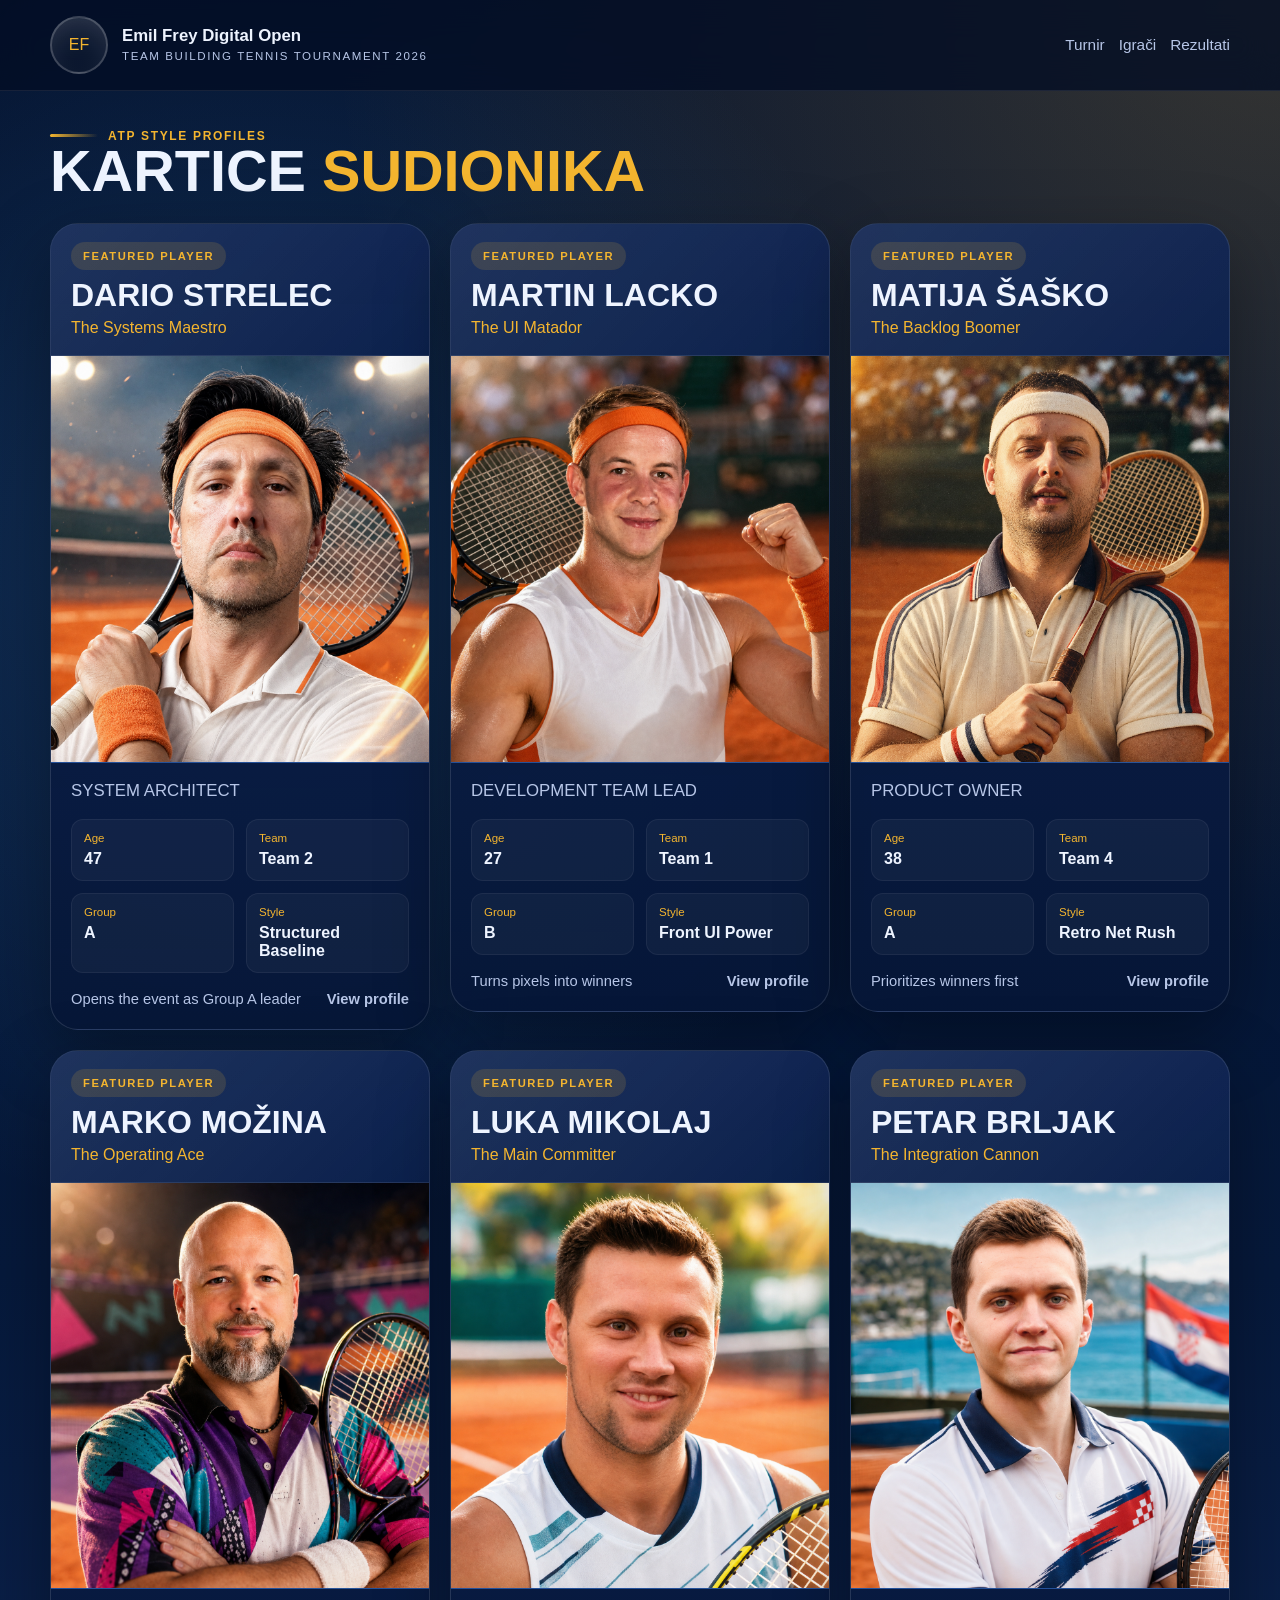
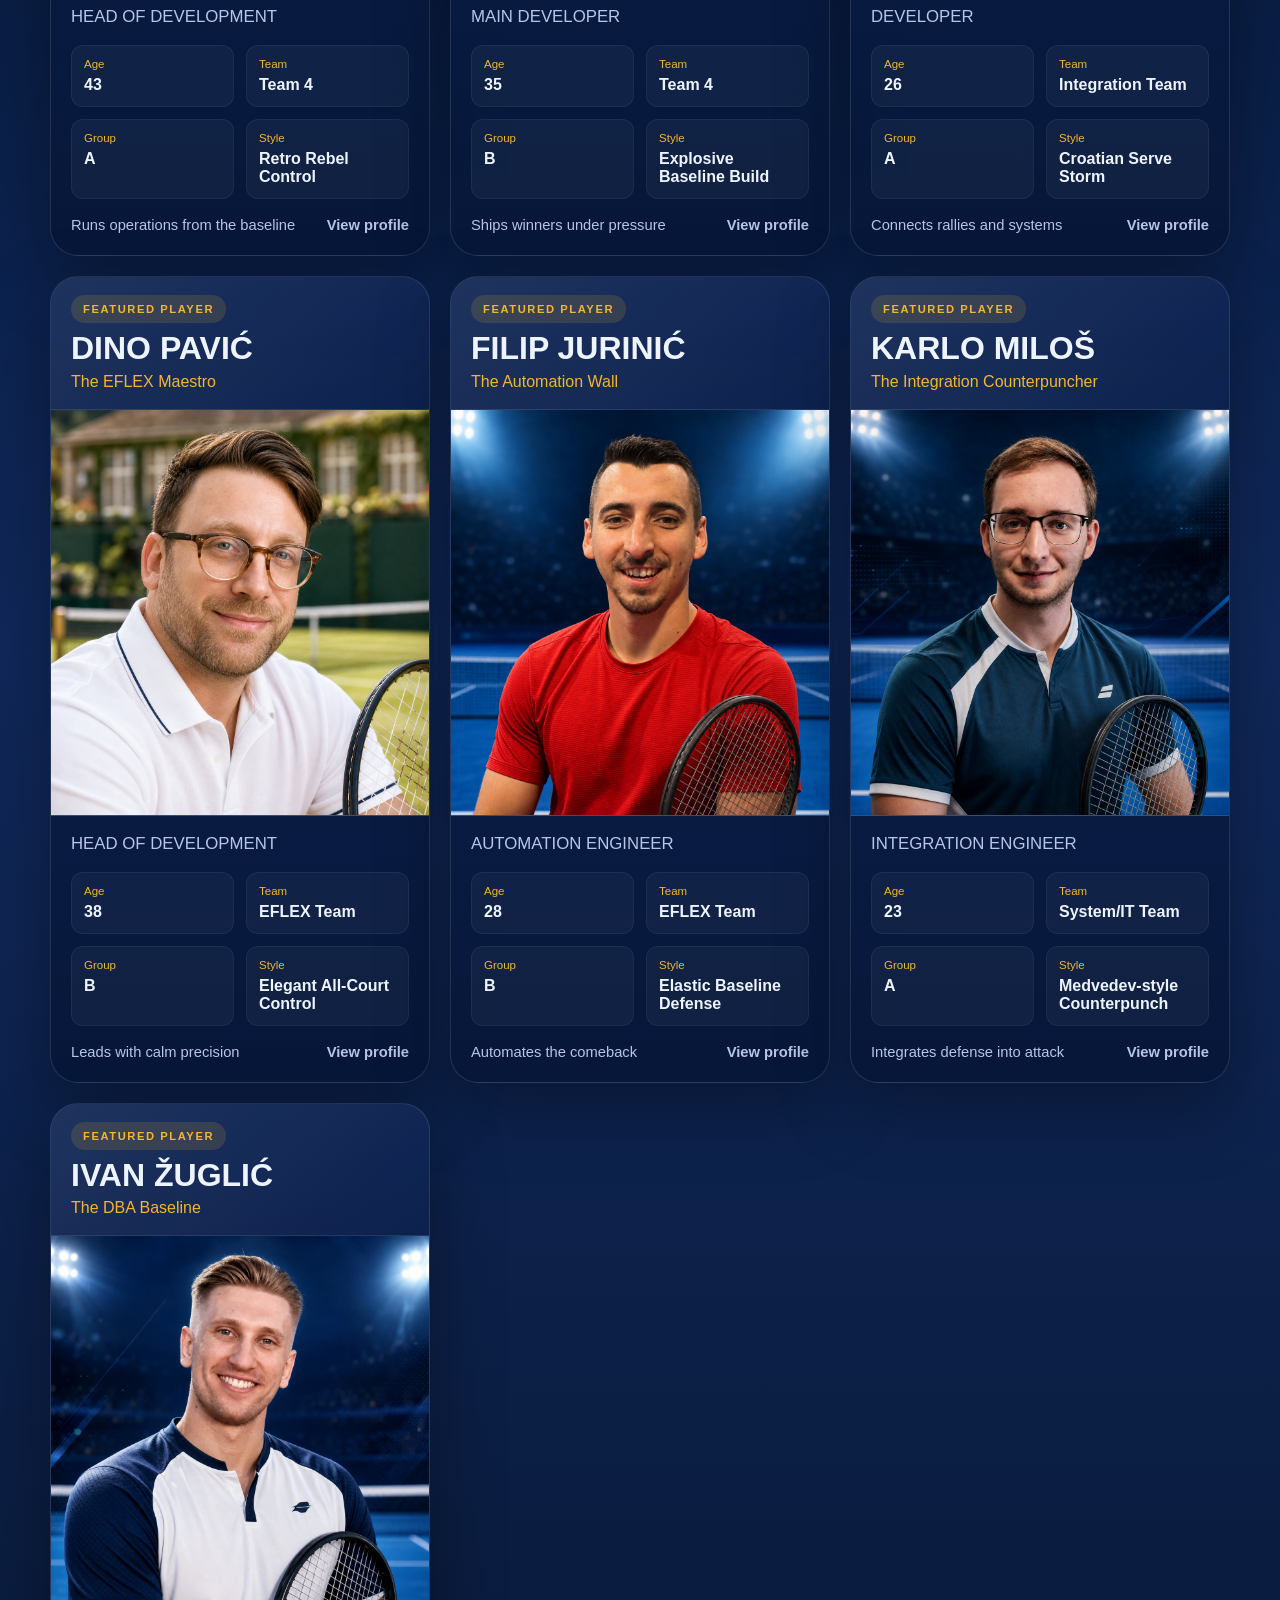
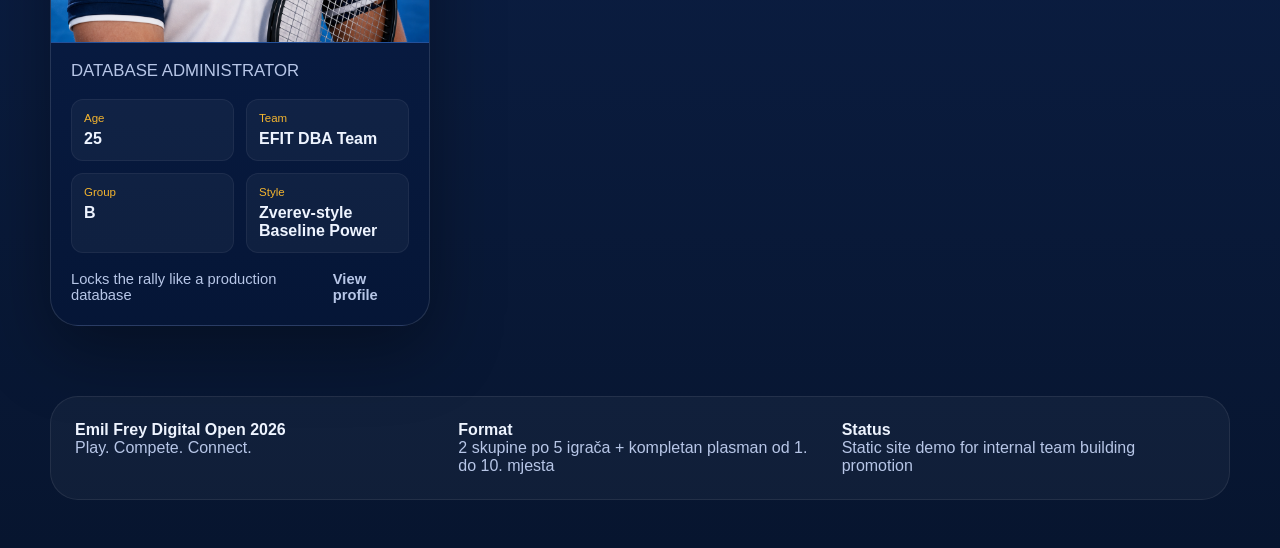
==== commit 8cec683c: "Dodani novi profili" ====
--- a/igraci.html
+++ b/igraci.html
@@ -41,15 +41,15 @@
       
                 <div class="cards-grid">
                   <a class="player-link" href="players/dario-strelec.html"><article class="player-card"><div class="player-card-header"><span class="badge">Featured Player</span><h3 class="player-name">Dario Strelec</h3><div class="player-tagline">The Systems Maestro</div></div><div class="player-headshot"><img src="assets/dario-strelec-profile.png" alt="Branded portrait ilustracija za Dario Strelec"></div><div class="player-card-body"><div class="player-role">System Architect</div><ul class="player-meta-list"><li><span>Age</span><strong>47</strong></li><li><span>Team</span><strong>Team 2</strong></li><li><span>Group</span><strong>A</strong></li><li><span>Style</span><strong>Structured Baseline</strong></li></ul><div class="player-card-footer"><span>Opens the event as Group A leader</span><strong>View profile</strong></div></div></article></a>
-                  <a class="player-link" href="players/player-02.html"><article class="player-card"><div class="player-card-header"><span class="badge">Featured Player</span><h3 class="player-name">Martin Lacko</h3><div class="player-tagline">The UI Matador</div></div><div class="player-headshot"><img src="assets/martin-lacko-profile.png" alt="Branded portrait ilustracija za Martin Lacko"></div><div class="player-card-body"><div class="player-role">Development Team Lead</div><ul class="player-meta-list"><li><span>Age</span><strong>27</strong></li><li><span>Team</span><strong>Team 1</strong></li><li><span>Group</span><strong>A</strong></li><li><span>Style</span><strong>Front UI Power</strong></li></ul><div class="player-card-footer"><span>Turns pixels into winners</span><strong>View profile</strong></div></div></article></a>
+                  <a class="player-link" href="players/player-02.html"><article class="player-card"><div class="player-card-header"><span class="badge">Featured Player</span><h3 class="player-name">Martin Lacko</h3><div class="player-tagline">The UI Matador</div></div><div class="player-headshot"><img src="assets/martin-lacko-profile.png" alt="Branded portrait ilustracija za Martin Lacko"></div><div class="player-card-body"><div class="player-role">Development Team Lead</div><ul class="player-meta-list"><li><span>Age</span><strong>27</strong></li><li><span>Team</span><strong>Team 1</strong></li><li><span>Group</span><strong>B</strong></li><li><span>Style</span><strong>Front UI Power</strong></li></ul><div class="player-card-footer"><span>Turns pixels into winners</span><strong>View profile</strong></div></div></article></a>
                   <a class="player-link" href="players/player-03.html"><article class="player-card"><div class="player-card-header"><span class="badge">Featured Player</span><h3 class="player-name">Matija Šaško</h3><div class="player-tagline">The Backlog Boomer</div></div><div class="player-headshot"><img src="assets/matija-sasko-profile.png" alt="Branded portrait ilustracija za Matija Šaško"></div><div class="player-card-body"><div class="player-role">Product Owner</div><ul class="player-meta-list"><li><span>Age</span><strong>38</strong></li><li><span>Team</span><strong>Team 4</strong></li><li><span>Group</span><strong>A</strong></li><li><span>Style</span><strong>Retro Net Rush</strong></li></ul><div class="player-card-footer"><span>Prioritizes winners first</span><strong>View profile</strong></div></div></article></a>
                   <a class="player-link" href="players/player-04.html"><article class="player-card"><div class="player-card-header"><span class="badge">Featured Player</span><h3 class="player-name">Marko Možina</h3><div class="player-tagline">The Operating Ace</div></div><div class="player-headshot"><img src="assets/marko-mozina-profile.png" alt="Branded portrait ilustracija za Marko Možina"></div><div class="player-card-body"><div class="player-role">Head of Development</div><ul class="player-meta-list"><li><span>Age</span><strong>43</strong></li><li><span>Team</span><strong>Team 4</strong></li><li><span>Group</span><strong>A</strong></li><li><span>Style</span><strong>Retro Rebel Control</strong></li></ul><div class="player-card-footer"><span>Runs operations from the baseline</span><strong>View profile</strong></div></div></article></a>
-                  <a class="player-link" href="players/player-05.html"><article class="player-card"><div class="player-card-header"><span class="badge">Featured Player</span><h3 class="player-name">Luka Mikolaj</h3><div class="player-tagline">The Main Committer</div></div><div class="player-headshot"><img src="assets/luka-mikolaj-profile.png" alt="Branded portrait ilustracija za Luka Mikolaj"></div><div class="player-card-body"><div class="player-role">Main Developer</div><ul class="player-meta-list"><li><span>Age</span><strong>35</strong></li><li><span>Team</span><strong>Team 4</strong></li><li><span>Group</span><strong>A</strong></li><li><span>Style</span><strong>Explosive Baseline Build</strong></li></ul><div class="player-card-footer"><span>Ships winners under pressure</span><strong>View profile</strong></div></div></article></a>
-                  <a class="player-link" href="players/player-06.html"><article class="player-card"><div class="player-card-header"><span class="badge">Featured Player</span><h3 class="player-name">Petar Brljak</h3><div class="player-tagline">The Integration Cannon</div></div><div class="player-headshot"><img src="assets/parat-brljak-profile.png" alt="Branded portrait ilustracija za Petar Brljak"></div><div class="player-card-body"><div class="player-role">Developer</div><ul class="player-meta-list"><li><span>Age</span><strong>26</strong></li><li><span>Team</span><strong>Integration Team</strong></li><li><span>Group</span><strong>B</strong></li><li><span>Style</span><strong>Croatian Serve Storm</strong></li></ul><div class="player-card-footer"><span>Connects rallies and systems</span><strong>View profile</strong></div></div></article></a>
+                  <a class="player-link" href="players/player-05.html"><article class="player-card"><div class="player-card-header"><span class="badge">Featured Player</span><h3 class="player-name">Luka Mikolaj</h3><div class="player-tagline">The Main Committer</div></div><div class="player-headshot"><img src="assets/luka-mikolaj-profile.png" alt="Branded portrait ilustracija za Luka Mikolaj"></div><div class="player-card-body"><div class="player-role">Main Developer</div><ul class="player-meta-list"><li><span>Age</span><strong>35</strong></li><li><span>Team</span><strong>Team 4</strong></li><li><span>Group</span><strong>B</strong></li><li><span>Style</span><strong>Explosive Baseline Build</strong></li></ul><div class="player-card-footer"><span>Ships winners under pressure</span><strong>View profile</strong></div></div></article></a>
+                  <a class="player-link" href="players/player-06.html"><article class="player-card"><div class="player-card-header"><span class="badge">Featured Player</span><h3 class="player-name">Petar Brljak</h3><div class="player-tagline">The Integration Cannon</div></div><div class="player-headshot"><img src="assets/parat-brljak-profile.png" alt="Branded portrait ilustracija za Petar Brljak"></div><div class="player-card-body"><div class="player-role">Developer</div><ul class="player-meta-list"><li><span>Age</span><strong>26</strong></li><li><span>Team</span><strong>Integration Team</strong></li><li><span>Group</span><strong>A</strong></li><li><span>Style</span><strong>Croatian Serve Storm</strong></li></ul><div class="player-card-footer"><span>Connects rallies and systems</span><strong>View profile</strong></div></div></article></a>
                   <a class="player-link" href="players/player-07.html"><article class="player-card"><div class="player-card-header"><span class="badge">Featured Player</span><h3 class="player-name">Dino Pavić</h3><div class="player-tagline">The EFLEX Maestro</div></div><div class="player-headshot"><img src="assets/dino-pavic-profile.png" alt="Branded portrait ilustracija za Dino Pavić"></div><div class="player-card-body"><div class="player-role">Head of Development</div><ul class="player-meta-list"><li><span>Age</span><strong>38</strong></li><li><span>Team</span><strong>EFLEX Team</strong></li><li><span>Group</span><strong>B</strong></li><li><span>Style</span><strong>Elegant All-Court Control</strong></li></ul><div class="player-card-footer"><span>Leads with calm precision</span><strong>View profile</strong></div></div></article></a>
                   <a class="player-link" href="players/player-08.html"><article class="player-card"><div class="player-card-header"><span class="badge">Featured Player</span><h3 class="player-name">Filip Jurinić</h3><div class="player-tagline">The Automation Wall</div></div><div class="player-headshot"><img src="assets/filip-jurinic-profile.png" alt="Branded portrait ilustracija za Filip Jurinić"></div><div class="player-card-body"><div class="player-role">Automation Engineer</div><ul class="player-meta-list"><li><span>Age</span><strong>28</strong></li><li><span>Team</span><strong>EFLEX Team</strong></li><li><span>Group</span><strong>B</strong></li><li><span>Style</span><strong>Elastic Baseline Defense</strong></li></ul><div class="player-card-footer"><span>Automates the comeback</span><strong>View profile</strong></div></div></article></a>
-                  <a class="player-link" href="players/player-09.html"><article class="player-card"><div class="player-card-header"><span class="badge">Placeholder Card</span><h3 class="player-name">Player 09</h3><div class="player-tagline">Clutch Loader</div></div><div class="player-headshot placeholder">09</div><div class="player-card-body"><div class="player-role">Digital Challenger</div><ul class="player-meta-list"><li><span>Age</span><strong>TBD</strong></li><li><span>Nation</span><strong>TBD</strong></li><li><span>Group</span><strong>B</strong></li><li><span>Status</span><strong>Awaiting profile</strong></li></ul><div class="player-card-footer"><span>Ready for custom content</span><strong>Open template</strong></div></div></article></a>
-                  <a class="player-link" href="players/player-10.html"><article class="player-card"><div class="player-card-header"><span class="badge">Placeholder Card</span><h3 class="player-name">Player 10</h3><div class="player-tagline">Tournament Dark Horse</div></div><div class="player-headshot placeholder">10</div><div class="player-card-body"><div class="player-role">Digital Challenger</div><ul class="player-meta-list"><li><span>Age</span><strong>TBD</strong></li><li><span>Nation</span><strong>TBD</strong></li><li><span>Group</span><strong>B</strong></li><li><span>Status</span><strong>Awaiting profile</strong></li></ul><div class="player-card-footer"><span>Ready for custom content</span><strong>Open template</strong></div></div></article></a>
+                  <a class="player-link" href="players/player-09.html"><article class="player-card"><div class="player-card-header"><span class="badge">Featured Player</span><h3 class="player-name">Karlo Miloš</h3><div class="player-tagline">The Integration Counterpuncher</div></div><div class="player-headshot"><img src="assets/karlo-milos-profile.png" alt="Branded portrait ilustracija za Karlo Miloš"></div><div class="player-card-body"><div class="player-role">Integration Engineer</div><ul class="player-meta-list"><li><span>Age</span><strong>23</strong></li><li><span>Team</span><strong>System/IT Team</strong></li><li><span>Group</span><strong>A</strong></li><li><span>Style</span><strong>Medvedev-style Counterpunch</strong></li></ul><div class="player-card-footer"><span>Integrates defense into attack</span><strong>View profile</strong></div></div></article></a>
+                  <a class="player-link" href="players/player-10.html"><article class="player-card"><div class="player-card-header"><span class="badge">Featured Player</span><h3 class="player-name">Ivan Žuglić</h3><div class="player-tagline">The DBA Baseline</div></div><div class="player-headshot"><img src="assets/ivan-zuglic-profile.png" alt="Branded portrait ilustracija za Ivan Žuglić"></div><div class="player-card-body"><div class="player-role">Database Administrator</div><ul class="player-meta-list"><li><span>Age</span><strong>25</strong></li><li><span>Team</span><strong>EFIT DBA Team</strong></li><li><span>Group</span><strong>B</strong></li><li><span>Style</span><strong>Zverev-style Baseline Power</strong></li></ul><div class="player-card-footer"><span>Locks the rally like a production database</span><strong>View profile</strong></div></div></article></a>
                 </div>
               </div>
             </section>
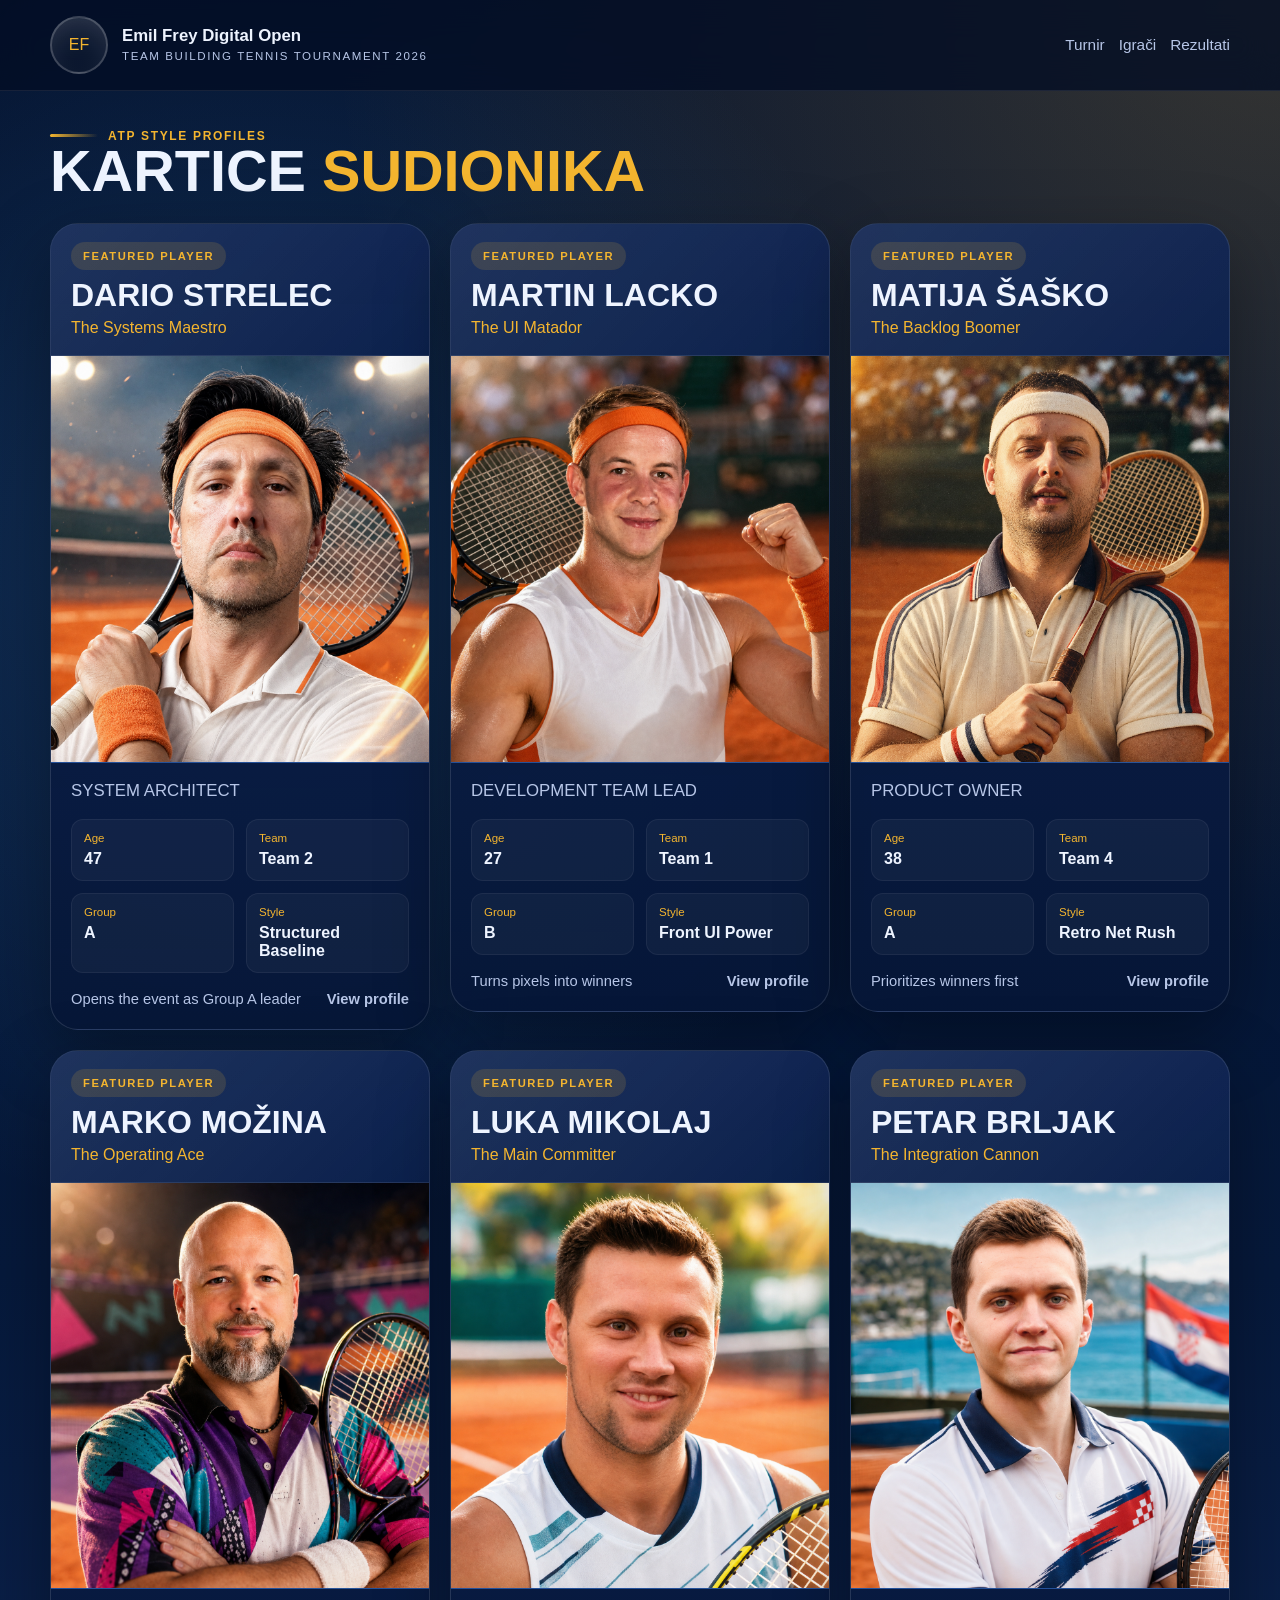
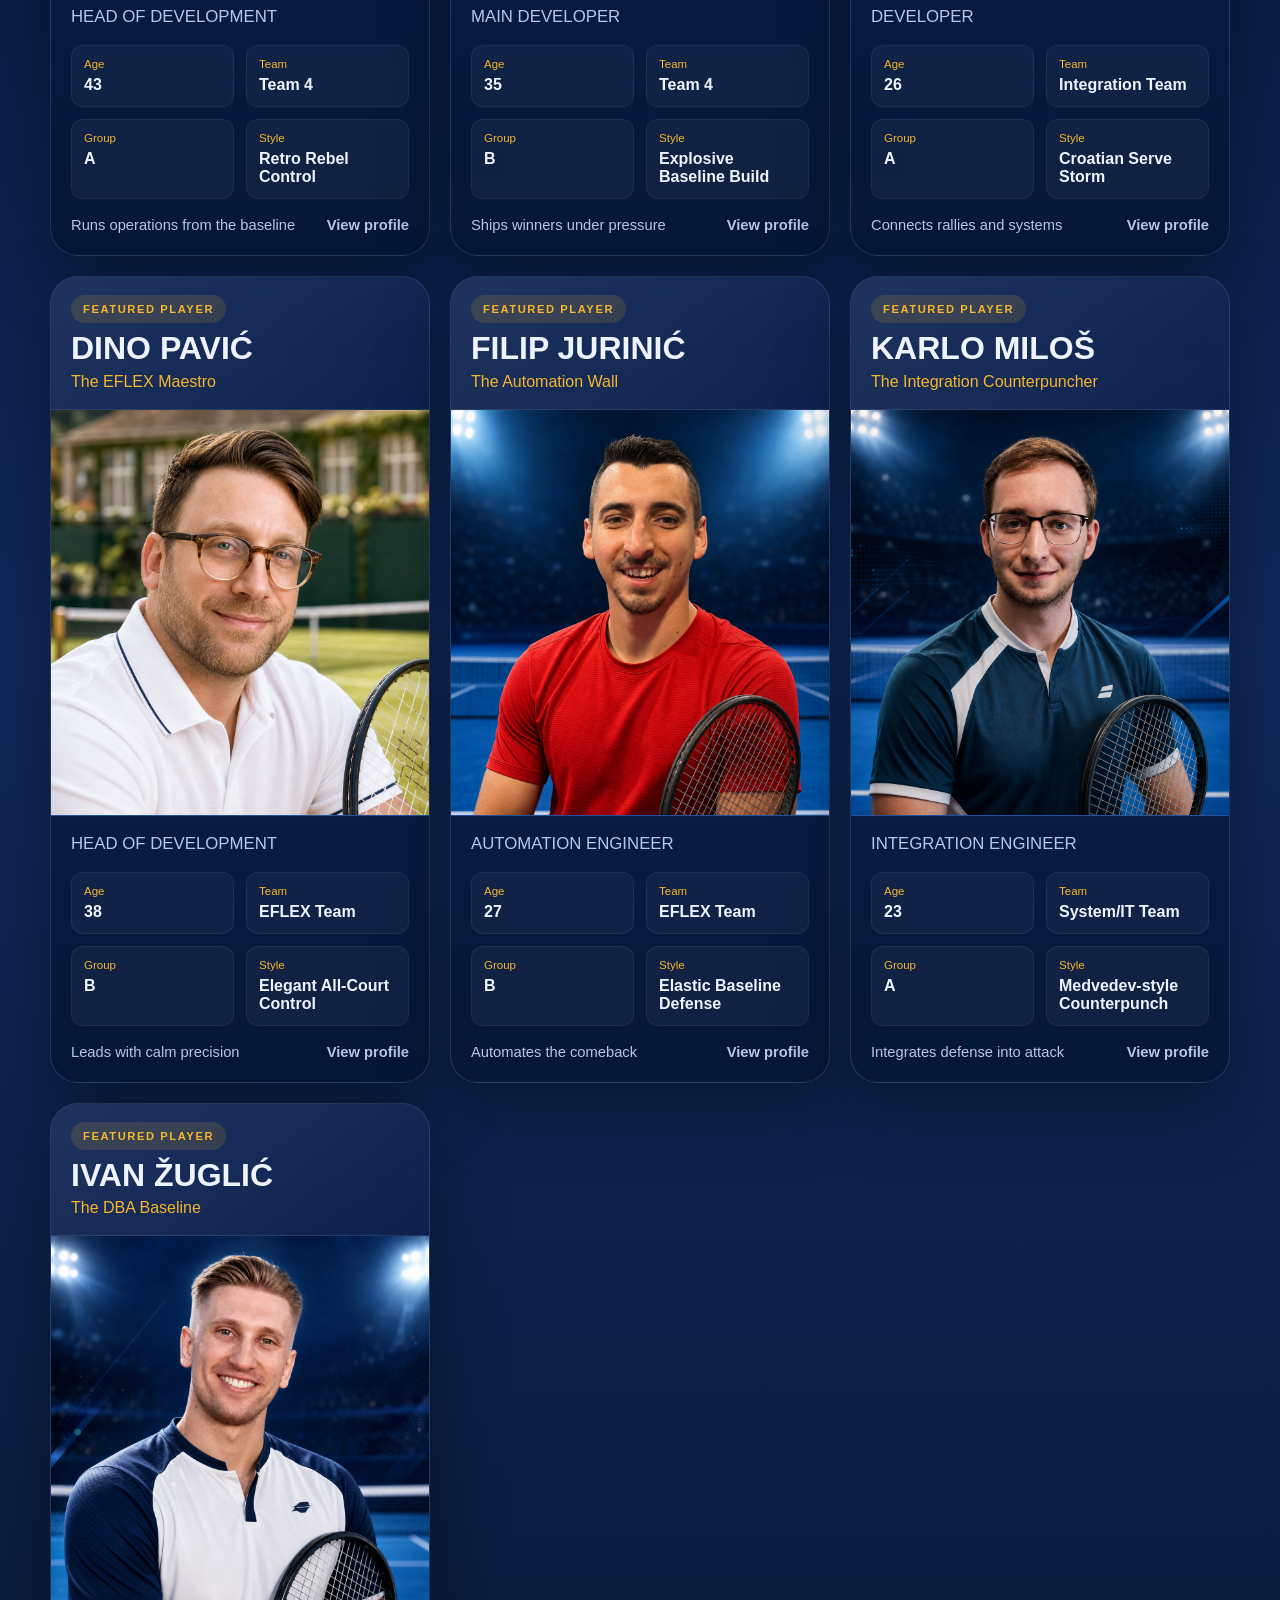
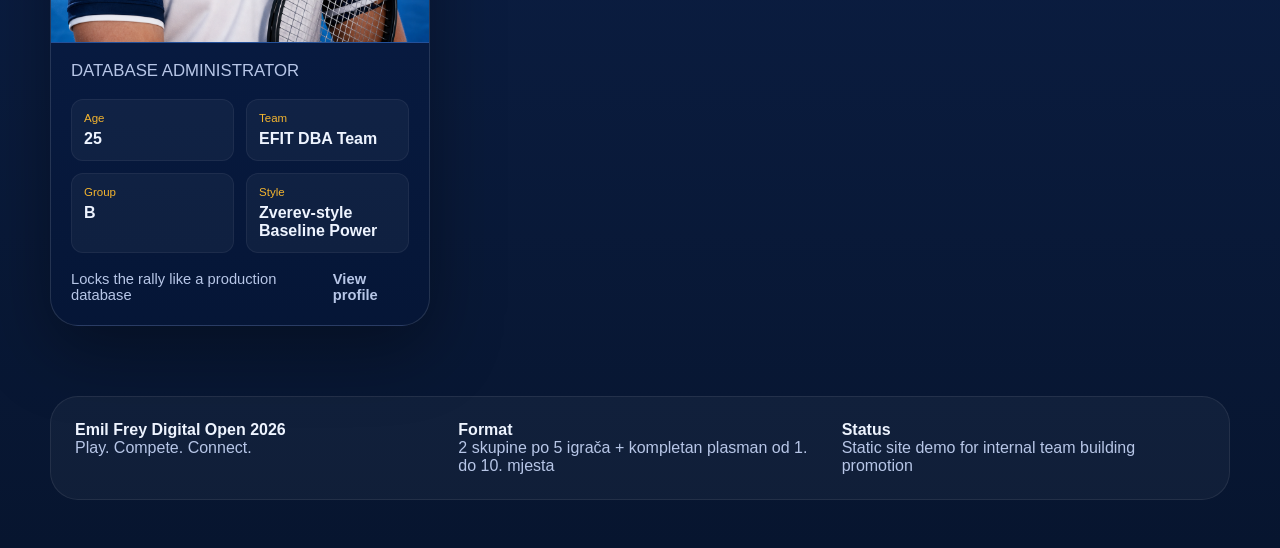
==== commit d2e15d08: "Izmjene" ====
--- a/igraci.html
+++ b/igraci.html
@@ -47,7 +47,7 @@
                   <a class="player-link" href="players/player-05.html"><article class="player-card"><div class="player-card-header"><span class="badge">Featured Player</span><h3 class="player-name">Luka Mikolaj</h3><div class="player-tagline">The Main Committer</div></div><div class="player-headshot"><img src="assets/luka-mikolaj-profile.png" alt="Branded portrait ilustracija za Luka Mikolaj"></div><div class="player-card-body"><div class="player-role">Main Developer</div><ul class="player-meta-list"><li><span>Age</span><strong>35</strong></li><li><span>Team</span><strong>Team 4</strong></li><li><span>Group</span><strong>B</strong></li><li><span>Style</span><strong>Explosive Baseline Build</strong></li></ul><div class="player-card-footer"><span>Ships winners under pressure</span><strong>View profile</strong></div></div></article></a>
                   <a class="player-link" href="players/player-06.html"><article class="player-card"><div class="player-card-header"><span class="badge">Featured Player</span><h3 class="player-name">Petar Brljak</h3><div class="player-tagline">The Integration Cannon</div></div><div class="player-headshot"><img src="assets/parat-brljak-profile.png" alt="Branded portrait ilustracija za Petar Brljak"></div><div class="player-card-body"><div class="player-role">Developer</div><ul class="player-meta-list"><li><span>Age</span><strong>26</strong></li><li><span>Team</span><strong>Integration Team</strong></li><li><span>Group</span><strong>A</strong></li><li><span>Style</span><strong>Croatian Serve Storm</strong></li></ul><div class="player-card-footer"><span>Connects rallies and systems</span><strong>View profile</strong></div></div></article></a>
                   <a class="player-link" href="players/player-07.html"><article class="player-card"><div class="player-card-header"><span class="badge">Featured Player</span><h3 class="player-name">Dino Pavić</h3><div class="player-tagline">The EFLEX Maestro</div></div><div class="player-headshot"><img src="assets/dino-pavic-profile.png" alt="Branded portrait ilustracija za Dino Pavić"></div><div class="player-card-body"><div class="player-role">Head of Development</div><ul class="player-meta-list"><li><span>Age</span><strong>38</strong></li><li><span>Team</span><strong>EFLEX Team</strong></li><li><span>Group</span><strong>B</strong></li><li><span>Style</span><strong>Elegant All-Court Control</strong></li></ul><div class="player-card-footer"><span>Leads with calm precision</span><strong>View profile</strong></div></div></article></a>
-                  <a class="player-link" href="players/player-08.html"><article class="player-card"><div class="player-card-header"><span class="badge">Featured Player</span><h3 class="player-name">Filip Jurinić</h3><div class="player-tagline">The Automation Wall</div></div><div class="player-headshot"><img src="assets/filip-jurinic-profile.png" alt="Branded portrait ilustracija za Filip Jurinić"></div><div class="player-card-body"><div class="player-role">Automation Engineer</div><ul class="player-meta-list"><li><span>Age</span><strong>28</strong></li><li><span>Team</span><strong>EFLEX Team</strong></li><li><span>Group</span><strong>B</strong></li><li><span>Style</span><strong>Elastic Baseline Defense</strong></li></ul><div class="player-card-footer"><span>Automates the comeback</span><strong>View profile</strong></div></div></article></a>
+                  <a class="player-link" href="players/player-08.html"><article class="player-card"><div class="player-card-header"><span class="badge">Featured Player</span><h3 class="player-name">Filip Jurinić</h3><div class="player-tagline">The Automation Wall</div></div><div class="player-headshot"><img src="assets/filip-jurinic-profile.png" alt="Branded portrait ilustracija za Filip Jurinić"></div><div class="player-card-body"><div class="player-role">Automation Engineer</div><ul class="player-meta-list"><li><span>Age</span><strong>27</strong></li><li><span>Team</span><strong>EFLEX Team</strong></li><li><span>Group</span><strong>B</strong></li><li><span>Style</span><strong>Elastic Baseline Defense</strong></li></ul><div class="player-card-footer"><span>Automates the comeback</span><strong>View profile</strong></div></div></article></a>
                   <a class="player-link" href="players/player-09.html"><article class="player-card"><div class="player-card-header"><span class="badge">Featured Player</span><h3 class="player-name">Karlo Miloš</h3><div class="player-tagline">The Integration Counterpuncher</div></div><div class="player-headshot"><img src="assets/karlo-milos-profile.png" alt="Branded portrait ilustracija za Karlo Miloš"></div><div class="player-card-body"><div class="player-role">Integration Engineer</div><ul class="player-meta-list"><li><span>Age</span><strong>23</strong></li><li><span>Team</span><strong>System/IT Team</strong></li><li><span>Group</span><strong>A</strong></li><li><span>Style</span><strong>Medvedev-style Counterpunch</strong></li></ul><div class="player-card-footer"><span>Integrates defense into attack</span><strong>View profile</strong></div></div></article></a>
                   <a class="player-link" href="players/player-10.html"><article class="player-card"><div class="player-card-header"><span class="badge">Featured Player</span><h3 class="player-name">Ivan Žuglić</h3><div class="player-tagline">The DBA Baseline</div></div><div class="player-headshot"><img src="assets/ivan-zuglic-profile.png" alt="Branded portrait ilustracija za Ivan Žuglić"></div><div class="player-card-body"><div class="player-role">Database Administrator</div><ul class="player-meta-list"><li><span>Age</span><strong>25</strong></li><li><span>Team</span><strong>EFIT DBA Team</strong></li><li><span>Group</span><strong>B</strong></li><li><span>Style</span><strong>Zverev-style Baseline Power</strong></li></ul><div class="player-card-footer"><span>Locks the rally like a production database</span><strong>View profile</strong></div></div></article></a>
                 </div>
--- a/css/styles.css
+++ b/css/styles.css
@@ -791,6 +791,19 @@
   font: inherit;
 }
 
+.readonly-score {
+  padding: 12px 14px;
+  border-radius: 12px;
+  background: rgba(255,255,255,0.05);
+  border: 1px solid rgba(255,255,255,0.08);
+}
+
+.readonly-score strong,
+.player-pill strong {
+  display: block;
+  min-height: 1.25em;
+}
+
 .match-status {
   padding: 12px 14px;
   border-radius: 12px;
@@ -807,6 +820,10 @@
 
 .placement-score {
   grid-template-columns: minmax(0, 1fr) minmax(0, 1fr) 180px;
+}
+
+.readonly-placement-score {
+  align-items: stretch;
 }
 
 .player-pill {
@@ -1150,6 +1167,29 @@
     min-width: 0;
   }
 
+  .standings-table th,
+  .standings-table td {
+    box-sizing: border-box;
+    padding: 12px 5px;
+  }
+
+  .standings-table th:first-child,
+  .standings-table td:first-child {
+    width: 30px;
+  }
+
+  .standings-table th:not(:nth-child(2)):not(:first-child),
+  .standings-table td:not(:nth-child(2)):not(:first-child) {
+    width: 34px;
+  }
+
+  .standings-table th:nth-child(2),
+  .standings-table td:nth-child(2) {
+    width: auto;
+    overflow: hidden;
+    text-overflow: ellipsis;
+  }
+
   .hero-title,
   .poster-title,
   .player-hero-name,
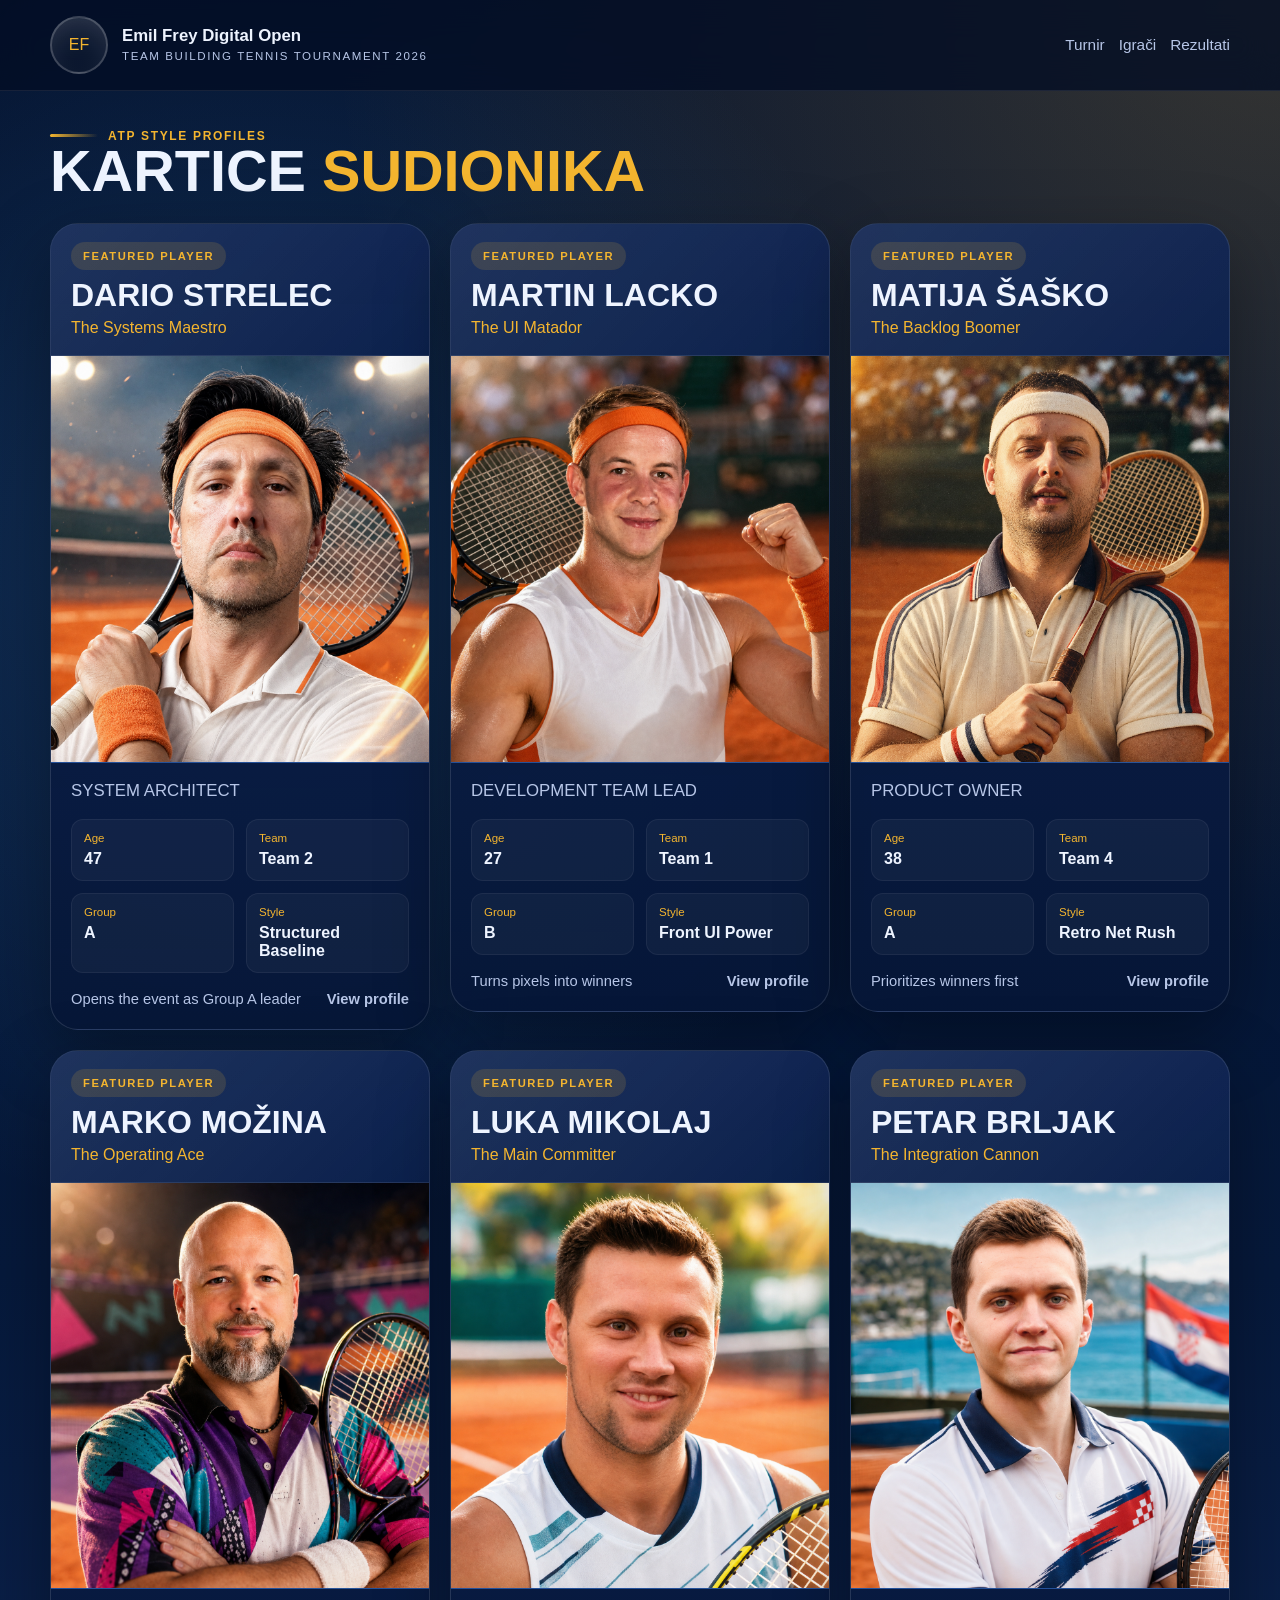
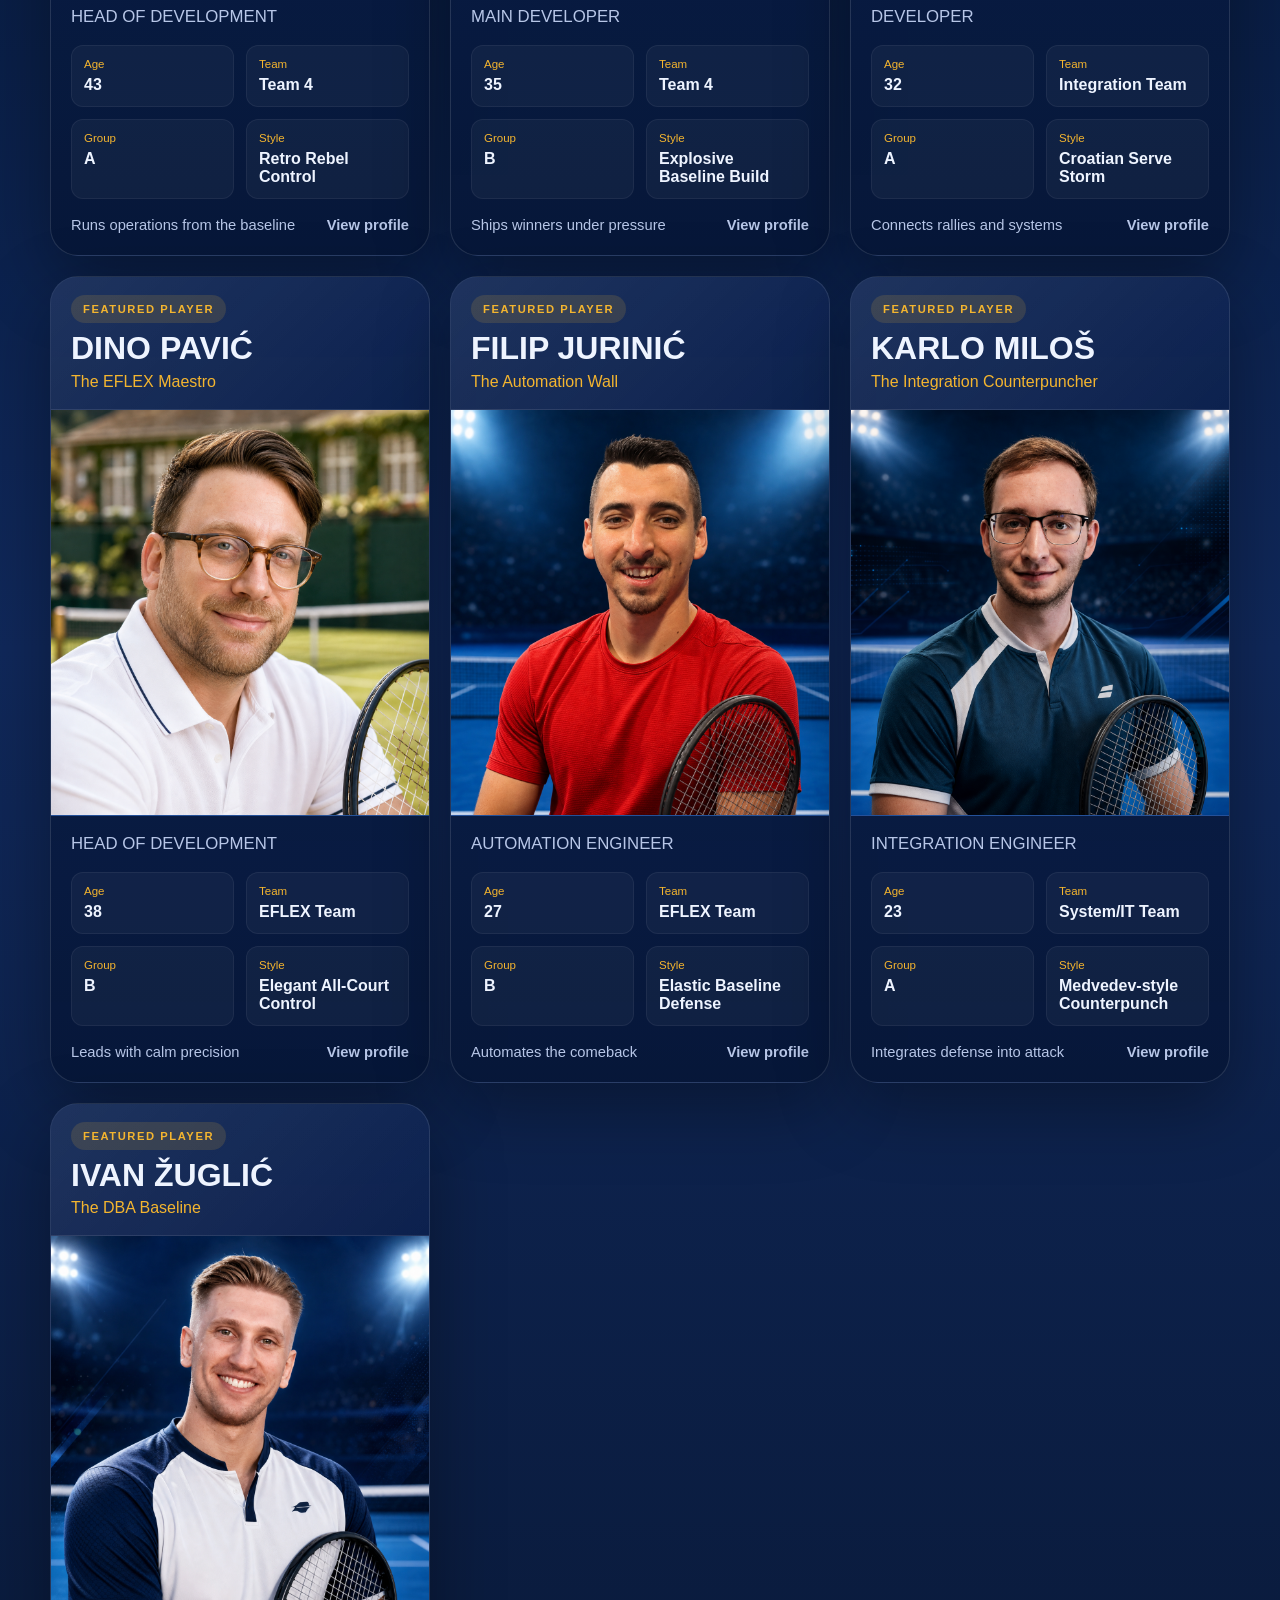
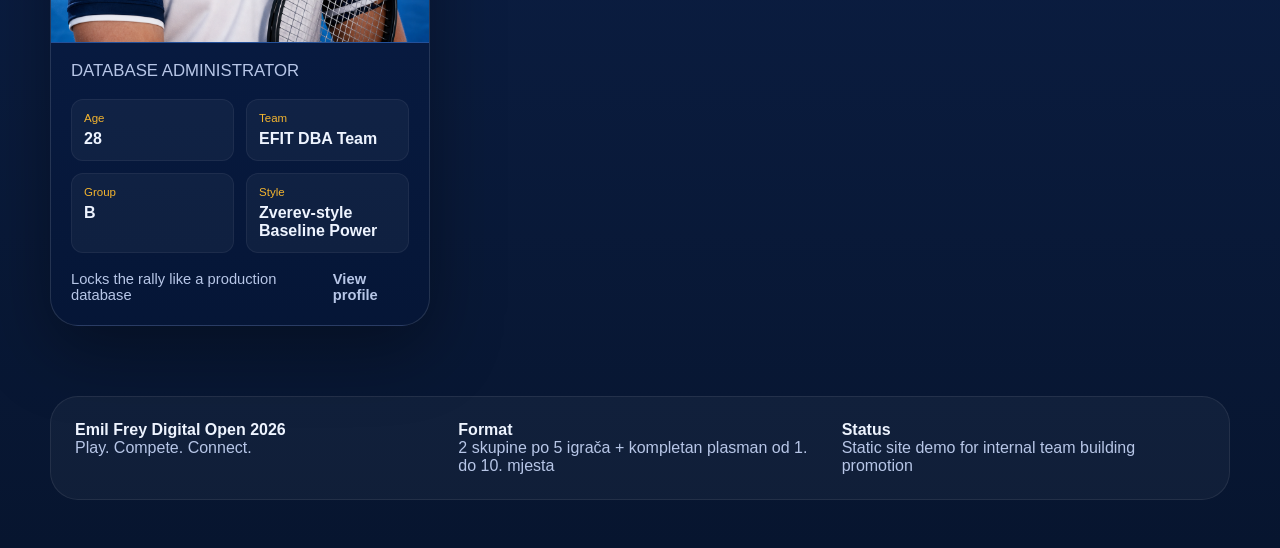
==== commit 3e41dd10: "Godine" ====
--- a/igraci.html
+++ b/igraci.html
@@ -45,11 +45,11 @@
                   <a class="player-link" href="players/player-03.html"><article class="player-card"><div class="player-card-header"><span class="badge">Featured Player</span><h3 class="player-name">Matija Šaško</h3><div class="player-tagline">The Backlog Boomer</div></div><div class="player-headshot"><img src="assets/matija-sasko-profile.png" alt="Branded portrait ilustracija za Matija Šaško"></div><div class="player-card-body"><div class="player-role">Product Owner</div><ul class="player-meta-list"><li><span>Age</span><strong>38</strong></li><li><span>Team</span><strong>Team 4</strong></li><li><span>Group</span><strong>A</strong></li><li><span>Style</span><strong>Retro Net Rush</strong></li></ul><div class="player-card-footer"><span>Prioritizes winners first</span><strong>View profile</strong></div></div></article></a>
                   <a class="player-link" href="players/player-04.html"><article class="player-card"><div class="player-card-header"><span class="badge">Featured Player</span><h3 class="player-name">Marko Možina</h3><div class="player-tagline">The Operating Ace</div></div><div class="player-headshot"><img src="assets/marko-mozina-profile.png" alt="Branded portrait ilustracija za Marko Možina"></div><div class="player-card-body"><div class="player-role">Head of Development</div><ul class="player-meta-list"><li><span>Age</span><strong>43</strong></li><li><span>Team</span><strong>Team 4</strong></li><li><span>Group</span><strong>A</strong></li><li><span>Style</span><strong>Retro Rebel Control</strong></li></ul><div class="player-card-footer"><span>Runs operations from the baseline</span><strong>View profile</strong></div></div></article></a>
                   <a class="player-link" href="players/player-05.html"><article class="player-card"><div class="player-card-header"><span class="badge">Featured Player</span><h3 class="player-name">Luka Mikolaj</h3><div class="player-tagline">The Main Committer</div></div><div class="player-headshot"><img src="assets/luka-mikolaj-profile.png" alt="Branded portrait ilustracija za Luka Mikolaj"></div><div class="player-card-body"><div class="player-role">Main Developer</div><ul class="player-meta-list"><li><span>Age</span><strong>35</strong></li><li><span>Team</span><strong>Team 4</strong></li><li><span>Group</span><strong>B</strong></li><li><span>Style</span><strong>Explosive Baseline Build</strong></li></ul><div class="player-card-footer"><span>Ships winners under pressure</span><strong>View profile</strong></div></div></article></a>
-                  <a class="player-link" href="players/player-06.html"><article class="player-card"><div class="player-card-header"><span class="badge">Featured Player</span><h3 class="player-name">Petar Brljak</h3><div class="player-tagline">The Integration Cannon</div></div><div class="player-headshot"><img src="assets/parat-brljak-profile.png" alt="Branded portrait ilustracija za Petar Brljak"></div><div class="player-card-body"><div class="player-role">Developer</div><ul class="player-meta-list"><li><span>Age</span><strong>26</strong></li><li><span>Team</span><strong>Integration Team</strong></li><li><span>Group</span><strong>A</strong></li><li><span>Style</span><strong>Croatian Serve Storm</strong></li></ul><div class="player-card-footer"><span>Connects rallies and systems</span><strong>View profile</strong></div></div></article></a>
+                  <a class="player-link" href="players/player-06.html"><article class="player-card"><div class="player-card-header"><span class="badge">Featured Player</span><h3 class="player-name">Petar Brljak</h3><div class="player-tagline">The Integration Cannon</div></div><div class="player-headshot"><img src="assets/parat-brljak-profile.png" alt="Branded portrait ilustracija za Petar Brljak"></div><div class="player-card-body"><div class="player-role">Developer</div><ul class="player-meta-list"><li><span>Age</span><strong>32</strong></li><li><span>Team</span><strong>Integration Team</strong></li><li><span>Group</span><strong>A</strong></li><li><span>Style</span><strong>Croatian Serve Storm</strong></li></ul><div class="player-card-footer"><span>Connects rallies and systems</span><strong>View profile</strong></div></div></article></a>
                   <a class="player-link" href="players/player-07.html"><article class="player-card"><div class="player-card-header"><span class="badge">Featured Player</span><h3 class="player-name">Dino Pavić</h3><div class="player-tagline">The EFLEX Maestro</div></div><div class="player-headshot"><img src="assets/dino-pavic-profile.png" alt="Branded portrait ilustracija za Dino Pavić"></div><div class="player-card-body"><div class="player-role">Head of Development</div><ul class="player-meta-list"><li><span>Age</span><strong>38</strong></li><li><span>Team</span><strong>EFLEX Team</strong></li><li><span>Group</span><strong>B</strong></li><li><span>Style</span><strong>Elegant All-Court Control</strong></li></ul><div class="player-card-footer"><span>Leads with calm precision</span><strong>View profile</strong></div></div></article></a>
                   <a class="player-link" href="players/player-08.html"><article class="player-card"><div class="player-card-header"><span class="badge">Featured Player</span><h3 class="player-name">Filip Jurinić</h3><div class="player-tagline">The Automation Wall</div></div><div class="player-headshot"><img src="assets/filip-jurinic-profile.png" alt="Branded portrait ilustracija za Filip Jurinić"></div><div class="player-card-body"><div class="player-role">Automation Engineer</div><ul class="player-meta-list"><li><span>Age</span><strong>27</strong></li><li><span>Team</span><strong>EFLEX Team</strong></li><li><span>Group</span><strong>B</strong></li><li><span>Style</span><strong>Elastic Baseline Defense</strong></li></ul><div class="player-card-footer"><span>Automates the comeback</span><strong>View profile</strong></div></div></article></a>
                   <a class="player-link" href="players/player-09.html"><article class="player-card"><div class="player-card-header"><span class="badge">Featured Player</span><h3 class="player-name">Karlo Miloš</h3><div class="player-tagline">The Integration Counterpuncher</div></div><div class="player-headshot"><img src="assets/karlo-milos-profile.png" alt="Branded portrait ilustracija za Karlo Miloš"></div><div class="player-card-body"><div class="player-role">Integration Engineer</div><ul class="player-meta-list"><li><span>Age</span><strong>23</strong></li><li><span>Team</span><strong>System/IT Team</strong></li><li><span>Group</span><strong>A</strong></li><li><span>Style</span><strong>Medvedev-style Counterpunch</strong></li></ul><div class="player-card-footer"><span>Integrates defense into attack</span><strong>View profile</strong></div></div></article></a>
-                  <a class="player-link" href="players/player-10.html"><article class="player-card"><div class="player-card-header"><span class="badge">Featured Player</span><h3 class="player-name">Ivan Žuglić</h3><div class="player-tagline">The DBA Baseline</div></div><div class="player-headshot"><img src="assets/ivan-zuglic-profile.png" alt="Branded portrait ilustracija za Ivan Žuglić"></div><div class="player-card-body"><div class="player-role">Database Administrator</div><ul class="player-meta-list"><li><span>Age</span><strong>25</strong></li><li><span>Team</span><strong>EFIT DBA Team</strong></li><li><span>Group</span><strong>B</strong></li><li><span>Style</span><strong>Zverev-style Baseline Power</strong></li></ul><div class="player-card-footer"><span>Locks the rally like a production database</span><strong>View profile</strong></div></div></article></a>
+                  <a class="player-link" href="players/player-10.html"><article class="player-card"><div class="player-card-header"><span class="badge">Featured Player</span><h3 class="player-name">Ivan Žuglić</h3><div class="player-tagline">The DBA Baseline</div></div><div class="player-headshot"><img src="assets/ivan-zuglic-profile.png" alt="Branded portrait ilustracija za Ivan Žuglić"></div><div class="player-card-body"><div class="player-role">Database Administrator</div><ul class="player-meta-list"><li><span>Age</span><strong>28</strong></li><li><span>Team</span><strong>EFIT DBA Team</strong></li><li><span>Group</span><strong>B</strong></li><li><span>Style</span><strong>Zverev-style Baseline Power</strong></li></ul><div class="player-card-footer"><span>Locks the rally like a production database</span><strong>View profile</strong></div></div></article></a>
                 </div>
               </div>
             </section>
